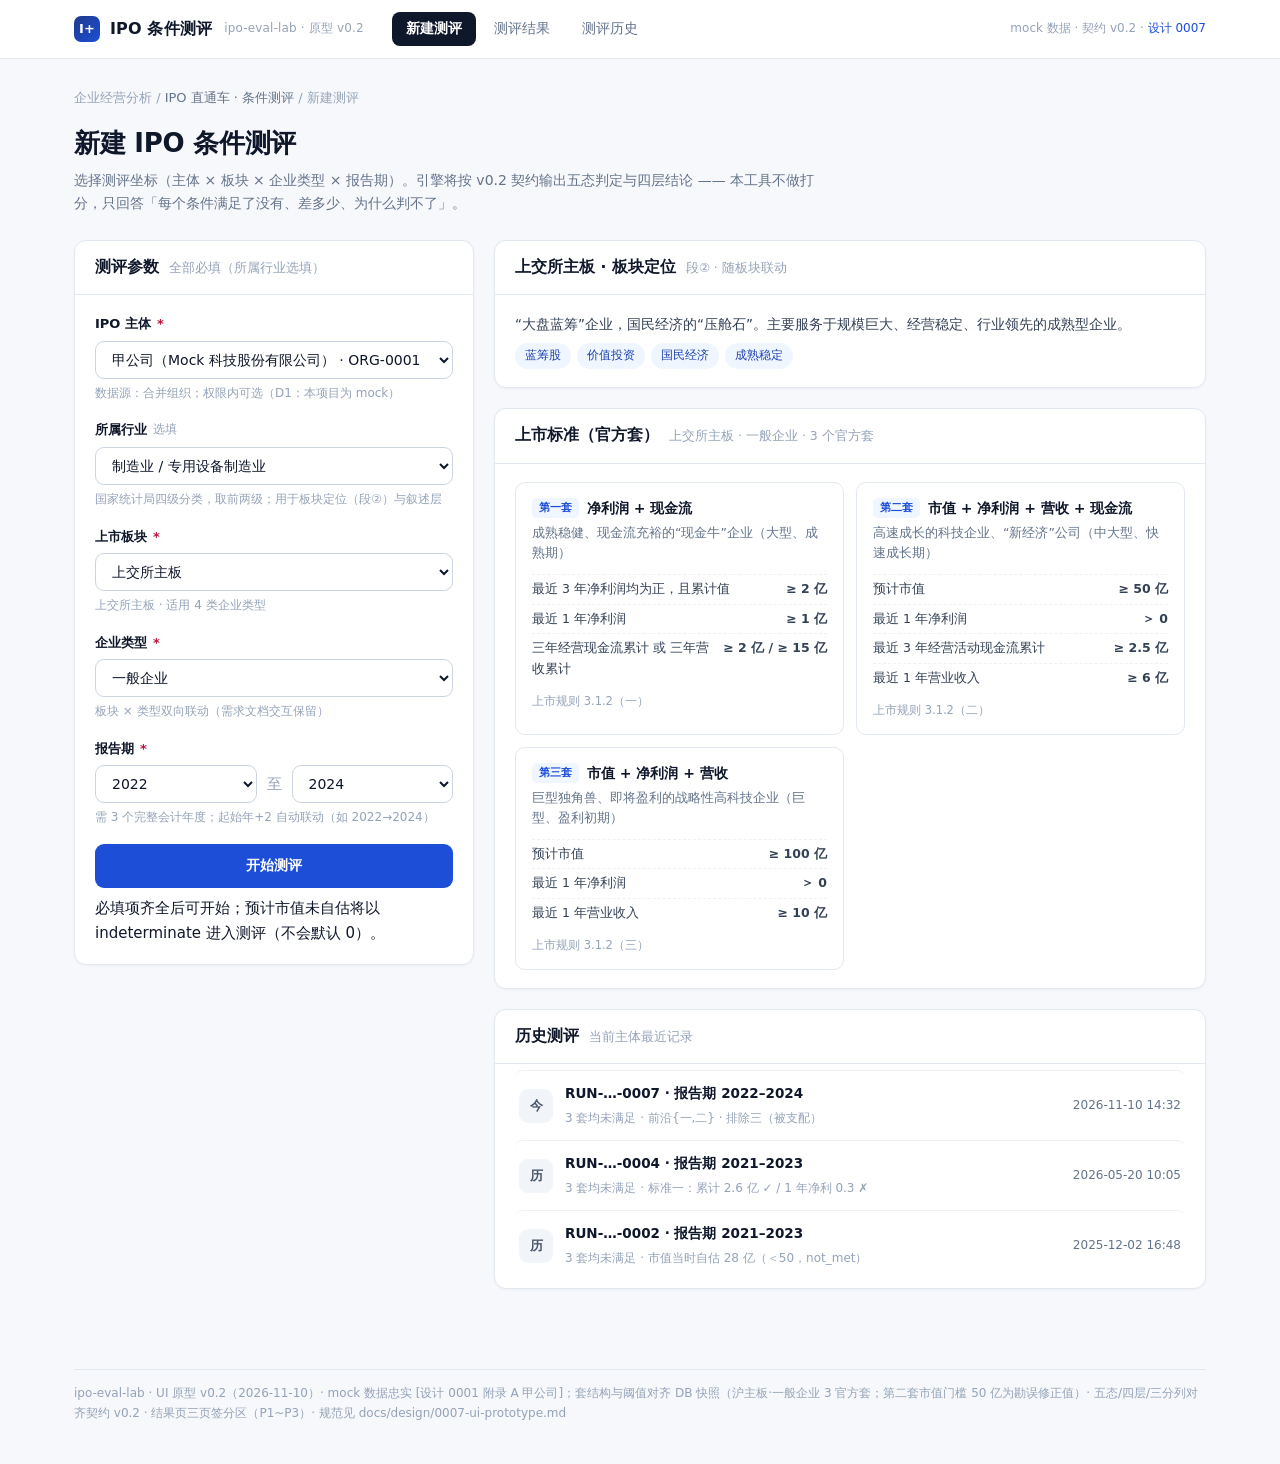
==== ui/prototype.html @ 895f9b1c "UI 原型 v0.2 修正：首屏收紧——结论带 254→216px、坐标头 115→101px、套卡 padding 16→14、深底高亮 #93c5fd→#bfdbfe；套卡底 918→836px " ====
<!DOCTYPE html>
<html lang="zh-CN">
<head>
<meta charset="UTF-8">
<meta name="viewport" content="width=device-width, initial-scale=1.0">
<title>IPO 条件测评 · 交互原型 v0.2 — ipo-eval-lab</title>
<style>
/* ============================================================
   IPO 条件测评 · 高保真原型
   风格：现代金融浅色（设计 0007）；五态色板为契约级视觉规范
   ============================================================ */
:root{
  --ink:#0f172a; --ink2:#334155; --muted:#64748b; --faint:#94a3b8;
  --line:#e2e8f0; --line2:#cbd5e1; --bg:#f6f8fb; --card:#ffffff;
  --brand:#1d4ed8; --brand-bg:#eff6ff;
  /* 五态（ADR-0003）：视觉是对齐契约的，不可随意换色 */
  --met:#047857; --met-bg:#ecfdf5; --met-line:#a7f3d0;
  --notmet:#be123c; --notmet-bg:#fff1f2; --notmet-line:#fecdd3;
  --indet:#475569; --indet-bg:#f1f5f9; --indet-line:#cbd5e1;
  --review:#b45309; --review-bg:#fffbeb; --review-line:#fde68a;
  --na:#94a3b8; --na-bg:#f8fafc;
  --radius:12px;
  font-size:15px;
}
*{box-sizing:border-box;margin:0;padding:0}
html{scroll-behavior:smooth}
body{
  font-family:system-ui,-apple-system,"Segoe UI","PingFang SC","Hiragino Sans GB","Microsoft YaHei",sans-serif;
  background:var(--bg); color:var(--ink); line-height:1.65;
  font-variant-numeric:tabular-nums;
}
a{color:var(--brand);text-decoration:none}
a:hover{text-decoration:underline}
.num{font-variant-numeric:tabular-nums;letter-spacing:-.01em}

/* ── 顶栏 ── */
.topbar{
  position:sticky;top:0;z-index:50;background:rgba(255,255,255,.92);
  backdrop-filter:blur(8px);border-bottom:1px solid var(--line);
}
.topbar-in{max-width:1180px;margin:0 auto;padding:0 24px;height:58px;display:flex;align-items:center;gap:28px}
.logo{display:flex;align-items:center;gap:10px;font-weight:700;font-size:16px;letter-spacing:.01em}
.logo .mark{width:26px;height:26px;border-radius:7px;background:linear-gradient(135deg,#1e3a8a,#1d4ed8);color:#fff;display:flex;align-items:center;justify-content:center;font-size:13px;font-weight:800}
.logo small{color:var(--faint);font-weight:500;font-size:12px;margin-left:2px}
.nav{display:flex;gap:4px;flex:1}
.nav button{
  border:0;background:none;padding:8px 14px;border-radius:8px;cursor:pointer;
  font-size:14px;color:var(--muted);font-family:inherit;transition:.15s;
}
.nav button:hover{background:#f1f5f9;color:var(--ink)}
.nav button.on{background:var(--ink);color:#fff;font-weight:600}
.nav .hint{margin-left:auto;font-size:12px;color:var(--faint);align-self:center}

/* ── 布局 ── */
main{max-width:1180px;margin:0 auto;padding:28px 24px 80px}
.page{display:none}
.page.on{display:block;animation:fadein .25s ease}
/* ── 结果页子页签（设计 0007 v0.2：P1 三页签分区） ── */
.subtabs{display:flex;gap:2px;border-bottom:1px solid var(--line);margin-bottom:18px}
.subtabs button{border:0;background:none;padding:10px 16px;font-size:14px;color:var(--muted);cursor:pointer;font-family:inherit;border-bottom:2px solid transparent;margin-bottom:-1px;transition:.15s}
.subtabs button:hover{color:var(--ink)}
.subtabs button.on{color:var(--brand);font-weight:650;border-bottom-color:var(--brand)}
.rtab{display:none}
.rtab.on{display:block;animation:fadein .25s ease}
.setcard .summary{margin-top:9px;font-size:12.5px;color:var(--ink2);background:#f8fafc;border:1px solid var(--line);border-radius:8px;padding:7px 10px;line-height:1.5}
@keyframes fadein{from{opacity:0;transform:translateY(4px)}to{opacity:1;transform:none}}

.crumb{font-size:13px;color:var(--faint);margin-bottom:14px}
.crumb b{color:var(--muted);font-weight:500}

h1.pt{font-size:26px;font-weight:750;letter-spacing:-.01em;margin-bottom:4px}
p.psub{color:var(--muted);font-size:14px;margin-bottom:24px;max-width:760px}

.card{background:var(--card);border:1px solid var(--line);border-radius:var(--radius);box-shadow:0 1px 3px rgba(15,23,42,.04)}
.card .hd{padding:14px 20px;border-bottom:1px solid var(--line);display:flex;align-items:baseline;gap:10px;flex-wrap:wrap}
.card .hd h3{font-size:15.5px;font-weight:700}
.card .hd .sub{font-size:12.5px;color:var(--faint)}
.card .bd{padding:18px 20px}
.layer-tag{
  display:inline-flex;align-items:center;justify-content:center;
  min-width:34px;height:22px;padding:0 7px;border-radius:6px;
  background:var(--ink);color:#fff;font-size:12px;font-weight:700;letter-spacing:.05em;
  transform:translateY(-1px);
}

/* ── 五态徽章 ── */
.st{display:inline-flex;align-items:center;gap:5px;padding:2px 9px;border-radius:999px;font-size:12px;font-weight:600;white-space:nowrap;border:1px solid transparent}
.st i{width:6px;height:6px;border-radius:50%;flex:none;font-style:normal}
.st-met{background:var(--met-bg);color:var(--met);border-color:var(--met-line)}.st-met i{background:var(--met)}
.st-not{background:var(--notmet-bg);color:var(--notmet);border-color:var(--notmet-line)}.st-not i{background:var(--notmet)}
.st-ind{background:var(--indet-bg);color:var(--indet);border-color:var(--indet-line)}.st-ind i{background:var(--indet)}
.st-rev{background:var(--review-bg);color:var(--review);border-color:var(--review-line)}.st-rev i{background:var(--review)}
.st-na{background:var(--na-bg);color:var(--faint);border-style:dashed;border-color:var(--line2)}.st-na i{background:var(--faint)}
/* 行内小圆点（表格用） */
.dot{width:8px;height:8px;border-radius:50%;display:inline-block;flex:none}
.d-met{background:var(--met)} .d-not{background:var(--notmet)} .d-ind{background:var(--indet)} .d-rev{background:var(--review)} .d-na{background:var(--faint);outline:1px dashed var(--faint);outline-offset:1px}

/* ── 徽标（口径 / 校准 / forecast） ── */
.pill{display:inline-block;padding:1px 7px;border-radius:5px;font-size:11px;font-weight:600;background:#f1f5f9;color:var(--muted);vertical-align:1px}
.pill-b{background:var(--brand-bg);color:var(--brand)}
.pill-w{background:var(--review-bg);color:var(--review)}
.pill-g{background:var(--met-bg);color:var(--met)}

/* ── 表格 ── */
table.t{width:100%;border-collapse:collapse;font-size:13.5px}
table.t th{
  text-align:left;font-size:12px;color:var(--muted);font-weight:600;
  padding:8px 12px;border-bottom:1px solid var(--line);background:#fafbfc;white-space:nowrap;
}
table.t td{padding:11px 12px;border-bottom:1px solid #eef2f6;vertical-align:top}
table.t tr:last-child td{border-bottom:0}
table.t tr:hover td{background:#fafcfe}
td.r,th.r{text-align:right}
.leaf-name{font-weight:600}
.leaf-name small{display:block;font-weight:400;color:var(--faint);font-size:12px;margin-top:1px}
.val{font-weight:650}
.val-link{color:var(--brand);cursor:pointer;border-bottom:1px dashed #bfdbfe}
.val-link:hover{border-bottom-style:solid}
.gapbar{height:5px;border-radius:3px;background:#eef2f6;position:relative;overflow:hidden;min-width:90px;margin-top:5px}
.gapbar>span{position:absolute;left:0;top:0;bottom:0;border-radius:3px}

/* ── 套终态卡 ── */
.setcards{display:grid;grid-template-columns:repeat(3,1fr);gap:14px}
.setcard{padding:14px 16px;position:relative}
.setcard.front{border-color:#93c5fd;box-shadow:0 0 0 1px #93c5fd,0 4px 14px rgba(29,78,216,.08)}
.setcard .rk{position:absolute;top:14px;right:16px;font-size:11px;color:var(--faint);font-weight:600;letter-spacing:.08em}
.setcard h4{font-size:15px;font-weight:700;margin:2px 0 2px}
.setcard .desc{font-size:12.5px;color:var(--muted);min-height:34px;margin-bottom:8px}
.counts{display:flex;gap:6px;flex-wrap:wrap}
.count{display:inline-flex;align-items:center;gap:5px;font-size:12px;padding:2px 8px;border-radius:6px;background:#f8fafc;border:1px solid var(--line);color:var(--muted)}
.count b{font-weight:700;color:var(--ink)}
.setcard .axes{margin-top:12px;padding-top:10px;border-top:1px dashed var(--line);font-size:12px;color:var(--muted);display:grid;grid-template-columns:1fr 1fr;gap:3px 12px}
.setcard .axes b{color:var(--ink2);font-weight:600}

/* ── 结论带 ── */
.verdict{
  background:linear-gradient(180deg,#0f172a,#1e293b);color:#fff;border-radius:16px;
  padding:18px 26px;margin-bottom:18px;position:relative;overflow:hidden;
}
.verdict::after{content:"";position:absolute;right:-60px;top:-60px;width:240px;height:240px;border-radius:50%;background:radial-gradient(closest-side,rgba(96,165,250,.18),transparent)}
.verdict .vtag{display:inline-flex;align-items:center;gap:6px;font-size:12px;font-weight:600;color:#fda4af;background:rgba(244,63,94,.12);border:1px solid rgba(244,63,94,.35);padding:2px 10px;border-radius:999px;margin-bottom:9px}
.verdict h2{font-size:19.5px;font-weight:750;letter-spacing:-.01em;line-height:1.45;max-width:900px}
.verdict h2 em{font-style:normal;color:#bfdbfe}
.verdict p{margin-top:7px;font-size:13px;color:#cbd5e1;max-width:880px}
.verdict .qual{display:inline-block;margin-top:9px;font-size:11.5px;color:#94a3b8;border-top:1px solid rgba(148,163,184,.25);padding-top:8px;width:100%}

/* ── 页 A：向导 ── */
.wizard{display:grid;grid-template-columns:400px 1fr;gap:20px;align-items:start}
.field{margin-bottom:16px}
.field label{display:flex;align-items:center;gap:6px;font-size:13px;font-weight:600;margin-bottom:6px}
.field label .req{color:var(--notmet)}
.field label .opt{color:var(--faint);font-weight:400;font-size:12px}
.field select,.field input[type=text]{
  width:100%;padding:9px 12px;border:1px solid var(--line2);border-radius:9px;font-size:14px;
  font-family:inherit;background:#fff;color:var(--ink);transition:.15s;
}
.field select:focus,.field input:focus{outline:none;border-color:var(--brand);box-shadow:0 0 0 3px rgba(29,78,216,.12)}
.field select option[disabled]{color:var(--faint)}
.field .note{font-size:12px;color:var(--faint);margin-top:5px}
.period{display:flex;align-items:center;gap:10px}
.period select{flex:1}
.period .arr{color:var(--faint)}
.btn{
  display:inline-flex;align-items:center;justify-content:center;gap:8px;
  border:1px solid transparent;border-radius:9px;padding:10px 18px;font-size:14px;font-weight:600;
  cursor:pointer;font-family:inherit;transition:.15s;white-space:nowrap;
}
.btn-pri{background:var(--brand);color:#fff}
.btn-pri:hover{background:#1e40af}
.btn-pri:disabled{background:#bfdbfe;cursor:not-allowed}
.btn-ghost{background:#fff;border-color:var(--line2);color:var(--ink2)}
.btn-ghost:hover{border-color:var(--faint)}
.btn-danger{background:#fff;border-color:var(--notmet-line);color:var(--notmet)}
.btn-block{width:100%;padding:12px}

.board-pos .kw{display:flex;flex-wrap:wrap;gap:6px;margin-top:8px}
.board-pos .kw span{font-size:12px;background:var(--brand-bg);color:#1e40af;padding:3px 10px;border-radius:999px;font-weight:500}
.stdcard{border:1px solid var(--line);border-radius:10px;padding:14px 16px;background:#fff}
.stdcard h5{font-size:14px;font-weight:700;display:flex;align-items:center;gap:8px;margin-bottom:3px}
.stdcard .suit{font-size:12.5px;color:var(--muted);margin-bottom:10px}
.stdcard ul{list-style:none}
.stdcard li{font-size:12.5px;color:var(--ink2);padding:4px 0;border-top:1px dashed #eef2f6;display:flex;justify-content:space-between;gap:12px}
.stdcard li b{font-weight:650;white-space:nowrap}
.histcard{display:flex;align-items:center;gap:12px;padding:11px 4px;border-top:1px solid #eef2f6;cursor:pointer;border-radius:8px}
.histcard:hover{background:#f8fafc}
.histcard .hicon{width:34px;height:34px;border-radius:9px;background:var(--indet-bg);color:var(--indet);display:flex;align-items:center;justify-content:center;font-weight:700;font-size:13px;flex:none}
.histcard .hmain{flex:1;min-width:0}
.histcard .hmain b{font-size:13.5px;display:block;white-space:nowrap;overflow:hidden;text-overflow:ellipsis}
.histcard .hmain span{font-size:12px;color:var(--faint)}
.histcard .hscore{text-align:right;font-size:12px;color:var(--muted);flex:none}

/* ── 情景卡 ── */
.scen{display:grid;grid-template-columns:1fr 1fr;gap:14px}
.scen .sc{border:1px solid var(--line);border-radius:10px;padding:14px 16px}
.scen .sc h5{font-size:13.5px;font-weight:700;display:flex;align-items:center;gap:8px;margin-bottom:8px}
.scen .sc p{font-size:13px;color:var(--ink2)}
.scen .sc .bignum{font-size:24px;font-weight:750;letter-spacing:-.02em}
.scen .sc.warn{border-color:var(--notmet-line);background:linear-gradient(180deg,#fff8f9,#fff)}
.scen .sc.ok{border-color:var(--met-line);background:linear-gradient(180deg,#f7fefb,#fff)}

/* ── 归因矩阵 ── */
.atmx{display:grid;grid-template-columns:150px 1fr 1fr;gap:8px;font-size:13px}
.atmx .cell{border:1px solid var(--line);border-radius:10px;padding:12px 14px;background:#fff}
.atmx .cell h6{font-size:12px;color:var(--muted);font-weight:600;margin-bottom:8px}
.atmx .cell.head{background:#fafbfc;border-style:dashed;display:flex;align-items:center;justify-content:center;font-weight:600;color:var(--muted);text-align:center;font-size:12.5px}
.atmx .item{display:flex;gap:8px;align-items:flex-start;padding:6px 0;border-top:1px dashed #eef2f6;font-size:12.5px}
.atmx .item:first-of-type{border-top:0}
.atmx .item b{font-weight:650}
.atmx .item span{color:var(--muted)}

/* ── 叙述/边界 ── */
.nar-grid{display:grid;grid-template-columns:1.2fr 1fr;gap:14px}
.nar{border:1px dashed var(--line2);border-radius:10px;padding:16px 18px;background:#fbfcfe;font-size:13.5px;color:var(--muted)}
.nar b{color:var(--ink2)}
.banlist{list-style:none;margin-top:8px}
.banlist li{display:flex;gap:8px;padding:5px 0;font-size:13px;color:var(--ink2);border-top:1px dashed #eef2f6;align-items:baseline}
.banlist li:first-child{border-top:0}
.banlist .x{color:var(--notmet);font-weight:800;flex:none}
.banlist .ok{color:var(--met);font-weight:800;flex:none}
.disl{list-style:none}
.disl li{display:flex;gap:8px;padding:6px 0;font-size:12.5px;color:var(--muted);border-top:1px dashed #eef2f6;align-items:baseline}
.disl li:first-child{border-top:0}
.disl b{color:var(--ink2);font-weight:600}

/* ── 指标列表 ── */
.matrix-wrap{overflow-x:auto}
.stdchips{display:flex;gap:8px;flex-wrap:wrap;margin-bottom:14px}
.chip{
  display:inline-flex;align-items:center;gap:7px;padding:6px 13px;border-radius:9px;border:1px solid var(--line2);
  background:#fff;font-size:13px;font-weight:600;cursor:pointer;transition:.15s;font-family:inherit;color:var(--ink2);
}
.chip:hover{border-color:var(--faint)}
.chip.on{background:var(--ink);color:#fff;border-color:var(--ink)}
.chip .sc-dot{width:7px;height:7px;border-radius:50%}
.filters{display:flex;gap:6px;align-items:center;margin-left:auto}
.fbtn{border:1px solid var(--line2);background:#fff;border-radius:7px;padding:4px 11px;font-size:12.5px;cursor:pointer;color:var(--muted);font-family:inherit;font-weight:500}
.fbtn:hover{color:var(--ink)}
.fbtn.on{background:#eef2f6;color:var(--ink);border-color:var(--line2);font-weight:650}

/* ── 历史 ── */
.hist-run{display:grid;grid-template-columns:200px 1fr 240px;gap:16px;align-items:center}
.rollchart{display:flex;gap:22px;height:190px;padding:34px 6px 0}
.rollchart .rc{display:flex;flex-direction:column;align-items:stretch;gap:6px;flex:1;max-width:170px}
.rollchart .barzone{flex:1;min-height:0;display:flex;align-items:flex-end}
.rollchart .bar{width:100%;border-radius:6px 6px 0 0;position:relative;min-height:4px}
.rollchart .bar span{position:absolute;top:-22px;left:50%;transform:translateX(-50%);font-size:13px;font-weight:700;white-space:nowrap}
.rollchart .cap{font-size:11.5px;color:var(--muted);text-align:center;line-height:1.4}
.rollchart .thr{font-size:11px;color:var(--faint);border-top:1px dashed var(--line2);width:100%;text-align:center;padding-top:3px}

/* ── 弹窗 ── */
.mask{position:fixed;inset:0;background:rgba(15,23,42,.45);z-index:100;display:none;align-items:flex-start;justify-content:center;overflow:auto;padding:6vh 16px 40px}
.mask.on{display:flex}
.modal{background:#fff;border-radius:16px;max-width:640px;width:100%;box-shadow:0 24px 60px rgba(15,23,42,.25);animation:pop .2s ease}
@keyframes pop{from{opacity:0;transform:translateY(10px) scale(.98)}to{opacity:1;transform:none}}
.modal .mhd{padding:18px 24px;border-bottom:1px solid var(--line);display:flex;align-items:center;justify-content:space-between}
.modal .mhd h3{font-size:16.5px;font-weight:700}
.modal .mclose{border:0;background:#f1f5f9;width:30px;height:30px;border-radius:8px;cursor:pointer;color:var(--muted);font-size:15px}
.modal .mclose:hover{background:#e2e8f0}
.modal .mbd{padding:20px 24px}
.modal .mft{padding:14px 24px;border-top:1px solid var(--line);display:flex;justify-content:space-between;align-items:center;gap:10px}
.modal .mft .meta{font-size:12px;color:var(--faint)}

/* ── loading ── */
.loading{display:none;text-align:center;padding:60px 0}
.loading.on{display:block}
.spinner{width:38px;height:38px;border:3px solid #dbeafe;border-top-color:var(--brand);border-radius:50%;margin:0 auto 16px;animation:spin .8s linear infinite}
@keyframes spin{to{transform:rotate(360deg)}}
.loading p{color:var(--muted);font-size:14px}
.loading .steps{margin-top:14px;font-size:12.5px;color:var(--faint)}

/* tooltip */
[data-tip]{position:relative;cursor:help}
[data-tip]:hover::after{
  content:attr(data-tip);position:absolute;bottom:calc(100% + 7px);left:14px;z-index:60;
  background:var(--ink);color:#fff;font-size:12px;font-weight:400;line-height:1.5;
  padding:8px 12px;border-radius:8px;width:300px;white-space:normal;box-shadow:0 8px 24px rgba(15,23,42,.3);
}

footer.proto-foot{max-width:1180px;margin:0 auto;padding:0 24px 40px;color:var(--faint);font-size:12px}
footer.proto-foot hr{border:0;border-top:1px solid var(--line);margin-bottom:14px}

@media (max-width:960px){
  .wizard{grid-template-columns:1fr}
  .setcards{grid-template-columns:1fr}
  .scen,.nar-grid{grid-template-columns:1fr}
  .hist-run{grid-template-columns:1fr}
}
</style>
</head>
<body>

<div class="topbar"><div class="topbar-in">
  <div class="logo"><span class="mark">I+</span>IPO 条件测评<small>ipo-eval-lab · 原型 v0.2</small></div>
  <nav class="nav">
    <button data-go="new" class="on">新建测评</button>
    <button data-go="result">测评结果</button>
    <button data-go="history">测评历史</button>
    <span class="hint">mock 数据 · 契约 v0.2 · <span style="color:var(--brand)">设计 0007</span></span>
  </nav>
</div></div>

<main>

<!-- ══════════════════ 页 A · 新建测评 ══════════════════ -->
<section class="page on" id="page-new">
  <div class="crumb">企业经营分析 / <b>IPO 直通车 · 条件测评</b> / 新建测评</div>
  <h1 class="pt">新建 IPO 条件测评</h1>
  <p class="psub">选择测评坐标（主体 × 板块 × 企业类型 × 报告期）。引擎将按 v0.2 契约输出五态判定与四层结论 —— 本工具不做打分，只回答「每个条件满足了没有、差多少、为什么判不了」。</p>

  <div class="wizard">
    <!-- 左：参数 -->
    <div class="card"><div class="hd"><h3>测评参数</h3><span class="sub">全部必填（所属行业选填）</span></div>
      <div class="bd">
        <div class="field">
          <label>IPO 主体 <span class="req">*</span></label>
          <select id="f-entity">
            <option>甲公司（Mock 科技股份有限公司） · ORG-0001</option>
            <option>乙公司（Mock 制造有限公司） · ORG-0002</option>
          </select>
          <div class="note">数据源：合并组织；权限内可选（D1：本项目为 mock）</div>
        </div>
        <div class="field">
          <label>所属行业 <span class="opt">选填</span></label>
          <select><option>制造业 / 专用设备制造业</option><option>信息传输、软件和信息技术服务业 / 软件和信息技术服务业</option></select>
          <div class="note">国家统计局四级分类，取前两级；用于板块定位（段②）与叙述层</div>
        </div>
        <div class="field">
          <label>上市板块 <span class="req">*</span></label>
          <select id="f-board"></select>
          <div class="note" id="f-board-note"></div>
        </div>
        <div class="field">
          <label>企业类型 <span class="req">*</span></label>
          <select id="f-ctype"></select>
          <div class="note" id="f-ctype-note"></div>
        </div>
        <div class="field">
          <label>报告期 <span class="req">*</span></label>
          <div class="period">
            <select id="f-y1"></select><span class="arr">至</span><select id="f-y2"></select>
          </div>
          <div class="note">需 3 个完整会计年度；起始年+2 自动联动（如 2022→2024）</div>
        </div>
        <button class="btn btn-pri btn-block" id="btn-start">开始测评</button>
        <div class="note" style="margin-top:8px" id="start-note">必填项齐全后可开始；预计市值未自估将以 indeterminate 进入测评（不会默认 0）。</div>
      </div>
    </div>

    <!-- 右：板块定位 + 套卡片 + 历史 -->
    <div style="display:flex;flex-direction:column;gap:20px">
      <div class="card board-pos"><div class="hd"><h3 id="bp-title">板块定位</h3><span class="sub">段② · 随板块联动</span></div>
        <div class="bd">
          <p style="font-size:13.5px;color:var(--ink2)" id="bp-desc"></p>
          <div class="kw" id="bp-kw"></div>
        </div>
      </div>

      <div class="card"><div class="hd"><h3>上市标准（官方套）</h3><span class="sub" id="std-sub">适用套随「板块 × 企业类型」联动</span></div>
        <div class="bd" id="stdcards" style="display:grid;grid-template-columns:1fr 1fr;gap:12px"></div>
      </div>

      <div class="card"><div class="hd"><h3>历史测评</h3><span class="sub">当前主体最近记录</span></div>
        <div class="bd" id="histlist" style="padding-top:6px;padding-bottom:8px"></div>
      </div>
    </div>
  </div>
</section>

<!-- ══════════════════ 页 B · 测评结果 ══════════════════ -->
<section class="page" id="page-result">
  <div class="crumb">IPO 直通车 · 条件测评 / <b>测评结果</b><span style="float:right">报告编号 RUN-20261110-0007</span></div>

  <!-- run 坐标头 -->
  <div class="card" style="margin-bottom:16px"><div class="bd" style="padding:12px 20px;display:flex;gap:26px;flex-wrap:wrap;align-items:center">
    <div>
      <h1 class="pt" style="font-size:19px;margin-bottom:2px">甲公司 <span style="color:var(--faint);font-weight:500">· Mock 科技股份有限公司</span></h1>
      <div style="font-size:12.5px;color:var(--muted);margin-top:2px">
        上交所主板 · 一般企业 · 制造业/专用设备制造 · 报告期 <b class="num">2022–2024</b>（三年，无中期）<br>
        as_of <b class="num">2026-11-10</b> · 规则 <span class="pill pill-b">sse_main_2026 @2024-04-30</span> <span class="pill pill-w" data-tip="条文原文与条款号由校准管线 #5 回填核对中（ADR-0005）。阈值以快照为准，主板块第二套市值门槛已按勘误修正为 50 亿。">条文校准中 #5</span>
      </div>
    </div>
    <div style="margin-left:auto;display:flex;gap:10px">
      <button class="btn btn-ghost" id="btn-json" data-tip="narrative_handoff JSON：units[] + citation_index + disclaimers + forbidden_claims。第四层叙述由外部 agent 读取此 JSON 生成，LLM 只叙述、不碰计算（D3）。">导出叙述 handoff</button>
      <button class="btn btn-pri" onclick="openSupplement()">调整重测</button>
    </div>
  </div></div>

  <!-- 结果页子页签（P1 三页签分区：报告 / 深度分析 / 指标列表） -->
  <div class="subtabs">
    <button data-rt="report" class="on">测评报告</button>
    <button data-rt="deep">深度分析</button>
    <button data-rt="matrix">指标列表</button>
  </div>

  <div class="rtab on" id="rtab-report">
  <!-- 结论带（层②输出的人话版） -->
  <div class="verdict">
    <span class="vtag"><span class="dot" style="background:#f43f5e"></span>指标层面 · 未满足</span>
    <h2>基于所提供数据与 as_of_date 规则版本，甲公司在指标层面<em>未满足</em>上交所主板全部 3 个适用套 —— 缺口最小的路径是<em>标准一</em>：仅「最近 1 年净利润」1 项硬条件未达（差 0.6 亿）。</h2>
    <p>标准二差「三年经营现金流累计」0.7 亿（且预计市值未自估）；标准三差「最近 1 年营业收入」3.5 亿。注意：标准一当前已满足的「三年净利润累计 ≥2 亿」，在晚一年申报时会反转 —— 见滚动风险。</p>
    <span class="qual">判定措辞限定：「满足/未满足」仅指指标层面（基于所提供数据与规则版本），不构成对发行条件或上市资格的认定 —— 资格由交易所与证监会认定。</span>
  </div>

  <!-- 套终态（P2 瘦身版：四轴明细移「深度分析」页签） -->
  <div class="card" style="margin-bottom:18px"><div class="hd" style="padding:11px 18px">
      <h3>适用套 · 终态与缺口</h3>
      <span class="sub">3 个官方套 · 前沿/排除标记来自层②帕累托（四轴明细见「深度分析」）</span>
    </div>
    <div class="bd" style="padding:14px 18px">
      <div class="setcards" id="setcards"></div>
    </div>
  </div>

  <!-- 层① 差距画像 -->
  <div class="card" style="margin-bottom:22px"><div class="hd">
      <span class="layer-tag">层①</span><h3>差距画像 · 逐套明细</h3>
      <span class="sub">叶子级五态 + 差距三分列（数值 diff / 计数 required_delta / 行动 required_action）</span>
      <div class="filters" id="set-tabs" style="margin-left:auto"></div>
    </div>
    <div class="bd" id="leaf-table"></div>

    <!-- 情景推演 -->
    <div class="bd" style="border-top:1px solid var(--line);background:#fbfcfd">
      <div style="font-size:13px;font-weight:700;margin-bottom:12px;display:flex;align-items:center;gap:8px">情景推演
        <span class="pill" data-tip="growth 型假设区间必须来自历史 CAGR，无来源不编数（ADR-0004）；window_roll 型是确定性重算，零增长率假设，不做预测。">假设来源规则</span>
      </div>
      <div class="scen">
        <div class="sc warn">
          <h5><span class="dot d-not"></span>window_roll · 三年净利润累计（标准一，确定性重算）</h5>
          <p>报告期滚动至 <b>2023–2025</b> 后，2022 年的 1.5 亿滑出窗口：</p>
          <p style="margin:8px 0">2025 年净利润需 ≥ <span class="bignum" style="color:var(--notmet)">1.3 亿</span></p>
          <p>而 2024 年实际仅 <b>0.4 亿</b>（所需 = 2.0 − (0.3+0.4)，为最近一年的 <b>3.3 倍</b>，超 2 倍阈值）→ <b style="color:var(--notmet)">滚动风险：高</b>。该条件今年满足、晚一年申报即反转。</p>
        </div>
        <div class="sc ok">
          <h5><span class="dot d-met"></span>window_roll · 三年营业收入累计（标准一营收支路，确定性重算）</h5>
          <p>滚动至 2023–2025：2025 年营收需 ≥ <span class="bignum" style="color:var(--met)">3.5 亿</span></p>
          <p>而 2024 年实际 <b>6.5 亿</b> → <b style="color:var(--met)">滚动风险：低</b>（15 − (5.3+6.5) = 3.5）。</p>
          <p style="margin-top:8px"><span class="pill pill-w">is_forecast</span> 营收 growth 情景（历史 CAGR 24.4%，2022→2024）：仅作区间参考，不作为结论输出。</p>
        </div>
      </div>
    </div>
  </div>

  <!-- 段① 段② -->
  <div style="display:grid;grid-template-columns:1fr 1fr;gap:20px;margin-bottom:22px">
    <div class="card"><div class="hd"><span class="layer-tag" style="background:#475569">段①</span><h3>发行条件（适用全体套）</h3><span class="sub">scope: issuance</span></div>
      <div class="bd" style="padding-top:8px" id="issuance-list"></div>
    </div>
    <div class="card"><div class="hd"><span class="layer-tag" style="background:#475569">段②</span><h3>板块定位</h3><span class="sub">scope: positioning</span></div>
      <div class="bd" style="padding-top:8px" id="positioning-list"></div>
    </div>
  </div>

  </div><!-- /rtab-report -->

  <div class="rtab" id="rtab-deep">
  <!-- 层② 四轴明细（P2：自套卡迁入） -->
  <div class="card" style="margin-bottom:22px"><div class="hd">
      <span class="layer-tag">层②</span><h3>路径 · 帕累托四轴明细</h3>
      <span class="sub">四轴不压缩成单一分数；支配关系逐套可验</span>
    </div>
    <div class="bd">
      <table class="t" id="axes-table"></table>
      <p style="font-size:12.5px;color:var(--faint);margin-top:14px" id="path-note"></p>
    </div>
  </div>

  <!-- 层③ 归因 -->
  <div class="card" style="margin-bottom:22px"><div class="hd">
      <span class="layer-tag">层③</span><h3>归因 · 可核验性 × 实质障碍</h3>
      <span class="sub">正交两轴：判不了 ≠ 不达标；先分清「缺数据」还是「真缺口」</span>
    </div>
    <div class="bd"><div class="atmx" id="atmx"></div></div>
  </div>

  <!-- 层④ 叙述与边界 -->
  <div class="card" style="margin-bottom:22px"><div class="hd">
      <span class="layer-tag">层④</span><h3>叙述与边界</h3>
      <span class="sub">叙述由外部 agent 生成（D3：LLM 只叙述、不碰计算）；此处为 handoff 契约预览</span>
    </div>
    <div class="bd"><div class="nar-grid">
      <div class="nar">
        <b>narrative_handoff 预览</b> —— 第四层叙述报告不在本引擎内生成。引擎输出结构化 JSON（右侧「导出叙述 handoff」），由外部 agent 复述数字（必带 refs）。
        <ul class="banlist">
          <li><span class="ok">✓</span><span>叙述层<b>能说</b>：「在标准一下，条件『最近 1 年净利润』差 0.6 亿（gap_ratio 0.60），属真实缺口」<span style="color:var(--faint)">—— 数字与限定语逐字来自本页</span></span></li>
          <li><span class="x">✗</span><span>叙述层<b>禁说</b>：「预计 2 年后达标」<span style="color:var(--faint)">—— 除非逐字转述 scenario 并带 is_forecast 标注</span></span></li>
        </ul>
      </div>
      <div>
        <b style="font-size:13px">disclaimers（免责）</b>
        <ul class="disl">
          <li><b>①</b>数据来源：mock 财报（2022–2024 年度，标准无保留意见）；规则版本 sse_main_2026。</li>
          <li><b>②</b>段①是抽样核查：发行条件仅覆盖保荐人核查清单子集（募集资金运用等零覆盖），「指标层面满足」≠ 尽调通过。</li>
          <li><b>③</b>甜区声明：43 官方套中 40 套为红筹/表决权差异等特殊画像套；本工具有效区为一般企业套（24）+ 定位叠加。</li>
          <li><b>④</b>预计市值依赖企业自估：一切市值类结论带「企业自估」限定。</li>
          <li><b>⑤</b>judgment 项未核查清单见段①/段② pending_evidence。</li>
        </ul>
      </div>
    </div></div>
  </div>

  </div><!-- /rtab-deep -->

  <div class="rtab" id="rtab-matrix">
  <!-- 指标列表 -->
  <div class="card"><div class="hd">
      <h3>指标列表 · 全项 × 各套矩阵</h3>
      <span class="sub">所有适用叶子去重后 × 选中标准列；同一行可横向对比各套阈值与差距</span>
    </div>
    <div class="bd">
      <div class="stdchips" id="mx-chips"></div>
      <div class="matrix-wrap">
        <table class="t" id="mx-table"></table>
      </div>
    </div>
  </div>
  </div><!-- /rtab-matrix -->
</section>

<!-- ══════════════════ 页 C · 测评历史 ══════════════════ -->
<section class="page" id="page-history">
  <div class="crumb">IPO 直通车 · 条件测评 / <b>测评历史</b></div>
  <h1 class="pt">测评历史</h1>
  <p class="psub">每次测评按「测评时点数据」快照保存。历史对比的意义不在分数（已删），而在<b>结论随报告期滚动如何变化</b> —— 尤其窗口型条件的反转。</p>

  <div class="card" style="margin-bottom:20px"><div class="hd"><h3>结论记录</h3><span class="sub">甲公司 · 上交所主板 · 一般企业</span></div>
    <div class="bd" style="padding-top:6px">
      <table class="t" id="hist-table"></table>
    </div>
  </div>

  <div class="card"><div class="hd"><h3>窗口滚动 · 三年净利润累计 vs 门槛 2.0 亿</h3>
      <span class="sub">同一公司，不同申报时点 → 不同结论（window_roll 的历史视角）</span></div>
    <div class="bd">
      <div class="rollchart" id="rollchart"></div>
      <p style="font-size:12.5px;color:var(--faint);margin-top:12px">结论：窗口（2021–2023）与（2022–2024）均满足「累计 ≥2 亿」，但驱动结构不同 —— 前者靠 2021+2022 两年，后者 62% 来自即将滑出的 2022 年。滚动到（2023–2025）后进入年需 1.3 亿，是 2024 实际的 3.3 倍 → 高风险。<b>这就是为什么本工具不输出「还差 N 年」，只输出确定性的进入年所需值。</b></p>
    </div>
  </div>
</section>

</main>

<footer class="proto-foot"><hr>
  ipo-eval-lab · UI 原型 v0.2（2026-11-10）· mock 数据忠实 [设计 0001 附录 A 甲公司]；套结构与阈值对齐 DB 快照（沪主板·一般企业 3 官方套；第二套市值门槛 50 亿为勘误修正值）· 五态/四层/三分列对齐契约 v0.2 · 结果页三页签分区（P1~P3）· 规范见 docs/design/0007-ui-prototype.md
</footer>

<!-- 弹窗：数据补录（新建测评 & 调整重测共用） -->
<div class="mask" id="mask-sup"><div class="modal">
  <div class="mhd"><h3>测评数据补充</h3><button class="mclose" onclick="closeMask('mask-sup')">✕</button></div>
  <div class="mbd">
    <p style="font-size:13.5px;color:var(--muted);margin-bottom:16px">以下数据无财报来源，需企业确认后进入测评（<span style="color:var(--brand);cursor:pointer" onclick="closeMask('mask-sup');go('new');document.getElementById('f-entity').focus()">前往 IPO 企业信息收集 ↗</span>）。留空项将以 <b>indeterminate</b> 进入结果 —— 不会默认按 0 处理。</p>
    <div id="sup-fields"></div>
  </div>
  <div class="mft">
    <span class="meta">底表最近更新：2026-11-09 16:42 · 王财务</span>
    <span style="display:flex;gap:10px">
      <button class="btn btn-ghost" onclick="cancelSup()">取消</button>
      <button class="btn btn-pri" id="sup-go" onclick="runEval()">开始测评</button>
    </span>
  </div>
</div></div>

<!-- 弹窗：测评项说明（保留需求文档交互） -->
<div class="mask" id="mask-info"><div class="modal">
  <div class="mhd"><h3 id="mi-title">测评项说明</h3><button class="mclose" onclick="closeMask('mask-info')">✕</button></div>
  <div class="mbd" id="mi-body" style="font-size:13.5px;color:var(--ink2)"></div>
</div></div>

<!-- 弹窗：数据溯源（C2 source_ref，替代旧「下钻报表」） -->
<div class="mask" id="mask-src"><div class="modal">
  <div class="mhd"><h3>数据溯源 · source_ref</h3><button class="mclose" onclick="closeMask('mask-src')">✕</button></div>
  <div class="mbd" id="ms-body" style="font-size:13.5px"></div>
</div></div>

<!-- loading -->
<div class="mask" id="mask-load" style="align-items:center"><div class="modal" style="max-width:420px"><div class="mbd">
  <div class="loading on"><div class="spinner"></div>
    <p><b>正在执行测评…</b></p>
    <div class="steps">Init → Calc → Fetch → Result（责任链）<br>64 套适用性过滤 → 3 套展开 ≈ 11 叶判定 + 段① 8 项 + 段② 1 项</div>
  </div>
</div></div></div>

<script>
/* ════════════════════════════════════════════════════
   mock 数据（契约 v0.2 形状；数值忠实设计 0001 附录 A）
   财务底稿：净利 1.5/0.3/0.4 亿 · 营收 4.2/5.3/6.5 亿 · 经营现金流 0.5/0.6/0.7 亿
   ════════════════════════════════════════════════════ */
const ST = {
  met:      {k:'met',           label:'满足',     cls:'st-met',  dot:'d-met'},
  not_met:  {k:'not_met',       label:'未满足',   cls:'st-not',  dot:'d-not'},
  indet:    {k:'indeterminate', label:'不可判',   cls:'st-ind',  dot:'d-ind'},
  review:   {k:'needs_review',  label:'待核查',   cls:'st-rev',  dot:'d-rev'},
  na:       {k:'not_applicable',label:'不适用',   cls:'st-na',   dot:'d-na'},
};
const badge = s => `<span class="st ${ST[s].cls}"><i></i>${ST[s].label}</span>`;

/* 板块与企业类型（联动，需求文档交互保留） */
const BOARDS = {
  'SSE-MB':  {name:'上交所主板', pos:'“大盘蓝筹”企业，国民经济的“压舱石”。主要服务于规模巨大、经营稳定、行业领先的成熟型企业。', kw:['蓝筹股','价值投资','国民经济','成熟稳定'], types:['general','red_unlisted','red_listed','voting']},
  'STAR':    {name:'科创板',     pos:'“硬科技”企业，中国科技创新的主战场。面向世界科技前沿、主要服务于符合国家战略、突破关键核心技术的科技创新企业。', kw:['硬科技','未盈利包容','国家战略','高研发投入'], types:['general','red_unlisted','red_listed','voting']},
  'SZSE-MB': {name:'深交所主板', pos:'“成熟型成长企业”，支持企业做优做强。主要服务于经营相对成熟、具备一定规模与竞争力的成长型企业。', kw:['传统优势','成长融合','基石企业','多元产业'], types:['general','red_unlisted','red_listed','voting']},
  'ChiNext': {name:'创业板',     pos:'“三创四新”的成长型创新创业企业，支持传统产业与新技术、新产业、新业态、新模式深度融合。', kw:['三创四新','高成长性','服务创业','新经济'], types:['general','red_unlisted','red_listed','voting']},
  'BSE':     {name:'北交所',     pos:'“创新型中小企业”，打造“专精特新”小巨人的主阵地，精准服务于创新型中小企业。', kw:['专精特新','创新型中小企业','资本市场基石','培育孵化'], types:['general']},
};
const CTYPES = {
  general:      '一般企业',
  red_unlisted: '红筹企业（境外未上市）',
  red_listed:   '红筹企业（已境外上市）',
  voting:       '表决权差异企业',
};
/* 新建页套卡片（沪主板·一般 = 3 官方套；快照阈值，第二套 50 亿为勘误修正） */
const SETS = [
  {id:'S1', no:'第一套', name:'净利润 + 现金流', suit:'成熟稳健、现金流充裕的“现金牛”企业（大型、成熟期）',
   law:'上市规则 3.1.2（一）', terminal:'not_met', front:true, axes:{nm:1, gap:'0.60', yr:'—', unc:0},
   summary:'唯一硬缺口：<b>最近 1 年净利润 −0.6 亿</b>；三年净利累计 ✓、营收支路 ✓（OR 已救回）',
   axes_note:'净利 driver 历史 CAGR 为负，growth 情景不适用 → 时间轴缺省（不编年数）',
   leaves:[
     {name:'最近 3 年净利润均为正，且累计值', q:'量词 sum + allpos（双叶合取）', req:'≥ 2 亿', law:'3.1.2（一）', state:'met', val:'2.2 亿', note:'1.5 + 0.3 + 0.4（2022–2024，归母，扣非孰低）', basis:['归母','扣非孰低'], src:{stmt:'合并利润表', line:'归属于母公司所有者的净利润', period:'2022/2023/2024 年度', audit:'标准无保留意见 ×3'}},
     {name:'最近 1 年净利润', q:'量词 latest', req:'≥ 1 亿', law:'3.1.2（一）', state:'not_met', val:'0.4 亿', diff:'差 0.6 亿', ratio:0.60, note:'required_delta：+0.6 亿 · gap_ratio 0.60 · 本套唯一硬缺口', basis:['归母','扣非孰低'], src:{stmt:'合并利润表', line:'归属于母公司所有者的净利润', period:'2024 年度', audit:'标准无保留意见'}},
     {name:'三年经营现金流累计 <b style="color:var(--brand)">或</b> 三年营收累计', q:'条文 OR · 两支路（G1）', req:'≥ 2 亿 / ≥ 15 亿', law:'3.1.2（一）', state:'met', val:'现金流 1.8 亿 ✗ · 营收 16.0 亿 ✓', note:'支路 B（营收 16 亿 ≥15 亿）满足 → 条文满足 <span data-tip="条文 logic:any，两支路任一满足即满足；旧 AND 模型会因现金流支路差 0.2 亿而整套错杀（设计 0001 附录 A G1 例）。">ⓘ</span>', basis:[], src:{stmt:'合并现金流量表 / 合并利润表', line:'经营活动产生的现金流量净额 / 营业收入', period:'2022–2024 年度', audit:'标准无保留意见 ×3'}},
   ]},
  {id:'S2', no:'第二套', name:'市值 + 净利润 + 营收 + 现金流', suit:'高速成长的科技企业、“新经济”公司（中大型、快速成长期）',
   law:'上市规则 3.1.2（二）', terminal:'not_met', front:true, axes:{nm:1, gap:'0.28', yr:'—', unc:1},
   summary:'硬缺口：<b>三年经营现金流累计 −0.7 亿</b>；预计市值未自估（不可判）',
   axes_note:'data_uncertainty=1：预计市值未自估（indeterminate 叶）',
   leaves:[
     {name:'预计市值', q:'documentary · worksheet', req:'≥ 50 亿', law:'3.1.2（二）', state:'indet', val:'未自估', note:'pending：估值依据（企业自估限定）<span data-tip="可比公司法 / 最近融资价；一切市值类结论带「企业自估」限定。快照原文「≥350亿」系笔误，正确门槛 50 亿（calibration/0001 §3-1 勘误）。">ⓘ</span>', basis:['自估'], src:null},
     {name:'最近 1 年净利润', q:'量词 latest', req:'＞ 0', law:'3.1.2（二）', state:'met', val:'0.4 亿', basis:['归母','扣非孰低'], src:{stmt:'合并利润表', line:'归属于母公司所有者的净利润', period:'2024 年度', audit:'标准无保留意见'}},
     {name:'最近 3 年经营活动现金流累计', q:'量词 sum', req:'≥ 2.5 亿', law:'3.1.2（二）', state:'not_met', val:'1.8 亿', diff:'差 0.7 亿', ratio:0.28, note:'required_delta：+0.7 亿 · gap_ratio 0.28', basis:[], src:{stmt:'合并现金流量表', line:'经营活动产生的现金流量净额', period:'2022–2024 年度', audit:'标准无保留意见 ×3'}},
     {name:'最近 1 年营业收入', q:'量词 latest', req:'≥ 6 亿', law:'3.1.2（二）', state:'met', val:'6.5 亿', basis:[], src:{stmt:'合并利润表', line:'营业收入', period:'2024 年度', audit:'标准无保留意见'}},
   ]},
  {id:'S3', no:'第三套', name:'市值 + 净利润 + 营收', suit:'巨型独角兽、即将盈利的战略性高科技企业（巨型、盈利初期）',
   law:'上市规则 3.1.2（三）', terminal:'not_met', front:false, excluded:'被第二套帕累托支配：not_met 叶数与 data_uncertainty 相同，max gap_ratio（0.35 ＞ 0.28）与时间轴均不占优', axes:{nm:1, gap:'0.35', yr:'—', unc:1},
   summary:'硬缺口：<b>最近 1 年营业收入 −3.5 亿</b>；且被标准二支配 <span data-tip="被第二套帕累托支配：not_met 叶数与 data_uncertainty 相同，max gap_ratio（0.35 ＞ 0.28）与时间轴均不占优。">ⓘ</span>',
   leaves:[
     {name:'预计市值', q:'documentary · worksheet', req:'≥ 100 亿', law:'3.1.2（三）', state:'indet', val:'未自估', note:'pending：估值依据 · 企业自估限定', basis:['自估'], src:null},
     {name:'最近 1 年净利润', q:'量词 latest', req:'＞ 0', law:'3.1.2（三）', state:'met', val:'0.4 亿', basis:['归母','扣非孰低'], src:{stmt:'合并利润表', line:'归属于母公司所有者的净利润', period:'2024 年度', audit:'标准无保留意见'}},
     {name:'最近 1 年营业收入', q:'量词 latest', req:'≥ 10 亿', law:'3.1.2（三）', state:'not_met', val:'6.5 亿', diff:'差 3.5 亿', ratio:0.35, note:'required_delta：+3.5 亿 · gap_ratio 0.35', basis:[], src:{stmt:'合并利润表', line:'营业收入', period:'2024 年度', audit:'标准无保留意见'}},
   ]},
];
const ISSUANCE = [
  {name:'公司性质为股份有限公司', state:'met', val:'是', src:null},
  {name:'持续经营年限', state:'met', val:'5 年（≥3 年）', src:null},
  {name:'发行后股本总额', state:'met', val:'8,000 万元（≥5,000 万）', src:null},
  {name:'公开发行股份比例', state:'met', val:'25%（股本＜4 亿股档 ≥25%）', src:null},
  {name:'独立性 / 规范运作', state:'review', val:'pending：律师尽调意见', src:null},
  {name:'股权清晰 · 近 3 年无重大违法', state:'review', val:'pending：合规声明 + 工商/诉讼核查', src:null},
  {name:'董监高合规 · 3 年内控鉴证', state:'review', val:'pending：内控鉴证报告结论', src:null},
];
const POSITIONING = [
  {name:'主板定位匹配（大盘蓝筹 · 成熟型企业）', state:'review', val:'初判：支持（制造业/专用设备，非负面清单）；G-D 逐套映射待实现 → 待核查', src:null},
];
const ATTR = {
  verifiable_noObs: [{t:'最近 1 年净利润 0.4 vs ≥1 亿', d:'数据齐（三年审计年报）—— 就是不够，属<b>真实缺口</b>，经营结果问题'}, {t:'三年经营现金流累计 1.8 vs ≥2.5 亿', d:'同上：真实缺口 0.7 亿'}],
  verifiable_obs:  [],
  unverifiable_noObs: [{t:'预计市值 · 未自估', d:'缺估值依据，但可由企业动作补齐（一次评估）—— 判 indeterminate 而非 not_met，避免「没填=0」'}],
  unverifiable_obs: [{t:'独立性 / 股权清晰 / 合规（judgment）', d:'需外部证据（律师意见、鉴证报告）；引擎无权筛掉也无权放行（P3）→ needs_review + pending_evidence'}],
};
const HIST = [
  {t:'2026-11-10 14:32', rp:'2022–2024', res:'3 套均未满足 · 前沿{一,二} · 排除三（被支配）', id:'RUN-…-0007', cur:true},
  {t:'2026-05-20 10:05', rp:'2021–2023', res:'3 套均未满足 · 标准一：累计 2.6 亿 ✓ / 1 年净利 0.3 ✗', id:'RUN-…-0004'},
  {t:'2025-12-02 16:48', rp:'2021–2023', res:'3 套均未满足 · 市值当时自估 28 亿（＜50，not_met）', id:'RUN-…-0002'},
];
const ROLL = [
  {win:'2021–2023', v:2.6, cur:false, cap:'累计 2.6 亿 · 满足<br>（2021=0.8）'},
  {win:'2022–2024', v:2.2, cur:true,  cap:'累计 2.2 亿 · 满足<br>62% 来自将滑出的 2022'},
  {win:'2023–2025', v:null, need:1.3, cur:false, cap:'进入年需 ≥1.3 亿<br>2024 实际 0.4 → 高风险'},
];
/* 指标列表：去重叶子 × 三套矩阵 */
const MX = [
  {dim:'财务指标', name:'最近 3 年净利润均为正且累计', q:'sum + allpos', val:'2.2 亿', cells:{S1:['≥ 2 亿','met',null], S2:['—','na',null], S3:['—','na',null]}},
  {dim:'财务指标', name:'最近 1 年净利润', q:'latest', val:'0.4 亿', cells:{S1:['≥ 1 亿','not_met','差 0.6 亿'], S2:['＞ 0','met',null], S3:['＞ 0','met',null]}},
  {dim:'财务指标', name:'最近 3 年经营现金流累计', q:'sum', val:'1.8 亿', cells:{S1:['≥ 2 亿（OR 支路 A）','not_met','差 0.2 亿·但支路 B 已救'], S2:['≥ 2.5 亿','not_met','差 0.7 亿'], S3:['—','na',null]}},
  {dim:'财务指标', name:'最近 3 年营业收入累计', q:'sum', val:'16.0 亿', cells:{S1:['≥ 15 亿（OR 支路 B）','met',null], S2:['—','na',null], S3:['—','na',null]}},
  {dim:'财务指标', name:'最近 1 年营业收入', q:'latest', val:'6.5 亿', cells:{S1:['—','na',null], S2:['≥ 6 亿','met',null], S3:['≥ 10 亿','not_met','差 3.5 亿']}},
  {dim:'财务指标', name:'预计市值', q:'worksheet · 自估', val:'未自估', cells:{S1:['—','na',null], S2:['≥ 50 亿','indet','pending 估值依据'], S3:['≥ 100 亿','indet','pending 估值依据']}},
  {dim:'主体资质', name:'股份有限公司 · 年限 · 股本 · 发行比例', q:'段① issuance', val:'均满足', cells:{S1:['发行条件','met',null], S2:['发行条件','met',null], S3:['发行条件','met',null]}},
  {dim:'治理运营', name:'独立性 · 股权清晰 · 合规 · 内控', q:'judgment', val:'待外部证据', cells:{S1:['不挡套终态','review','pending_evidence'], S2:['不挡套终态','review','pending_evidence'], S3:['不挡套终态','review','pending_evidence']}},
  {dim:'板块定位', name:'主板定位匹配（行业）', q:'段② positioning', val:'初判支持', cells:{S1:['G-D 映射','review','待人工确认'], S2:['G-D 映射','review','待人工确认'], S3:['G-D 映射','review','待人工确认']}},
];

/* ════════════ 渲染 ════════════ */
const $ = s => document.querySelector(s);
const go = p => {
  document.querySelectorAll('.nav button').forEach(b=>b.classList.toggle('on', b.dataset.go===p));
  document.querySelectorAll('.page').forEach(x=>x.classList.toggle('on', x.id==='page-'+p));
  window.scrollTo({top:0});
};
document.querySelectorAll('.nav button').forEach(b=>b.onclick=()=>go(b.dataset.go));
/* 结果页子页签（P1 三页签分区） */
const rgo = t => {
  document.querySelectorAll('.subtabs button').forEach(b=>b.classList.toggle('on', b.dataset.rt===t));
  document.querySelectorAll('.rtab').forEach(x=>x.classList.toggle('on', x.id==='rtab-'+t));
};
document.querySelectorAll('.subtabs button').forEach(b=>b.onclick=()=>rgo(b.dataset.rt));
const openMask = id => $('#'+id).classList.add('on');
const closeMask = id => $('#'+id).classList.remove('on');
document.querySelectorAll('.mask').forEach(m=>m.onclick=e=>{if(e.target===m)m.classList.remove('on')});

/* ── 页 A：联动 ── */
let selB='SSE-MB', selC='general';
function fillBoards(){
  $('#f-board').innerHTML = Object.entries(BOARDS).map(([k,v])=>`<option value="${k}">${v.name}</option>`).join('');
  syncCType();
}
function syncCType(){
  const ok = BOARDS[selB].types;
  $('#f-ctype').innerHTML = Object.entries(CTYPES).map(([k,v])=>`<option value="${k}" ${k===selC?'selected':''} ${ok.includes(k)?'':'disabled'}>${v}${ok.includes(k)?'':'（该板块不适用）'}</option>`).join('');
  if(!ok.includes(selC)) selC = 'general';
  $('#f-ctype-note').textContent = selB==='BSE' ? '北交所仅支持一般企业（联动：已自动收窄）' : (selC==='voting' ? '表决权差异企业：北交所不可选（联动已禁用）' : '板块 × 类型双向联动（需求文档交互保留）');
  $('#f-board-note').textContent = `${BOARDS[selB].name} · 适用 ${ok.length} 类企业类型`;
  renderBoardPos(); renderStdCards();
}
function renderBoardPos(){
  const b = BOARDS[selB];
  $('#bp-title').textContent = b.name + ' · 板块定位';
  $('#bp-desc').textContent = b.pos;
  $('#bp-kw').innerHTML = b.kw.map(k=>`<span>${k}</span>`).join('');
}
function stdFor(b,c){
  if(b==='SSE-MB'&&c==='general') return SETS;
  return null; /* 其它组合：原型聚焦沪主板一般企业，返回空时展示占位 */
}
function renderStdCards(){
  const list = stdFor(selB,selC);
  $('#std-sub').textContent = `${BOARDS[selB].name} · ${CTYPES[selC]} · ${list?list.length+' 个官方套':'原型聚焦「上交所主板 × 一般企业」，其余组合待引擎接入'}`;
  $('#stdcards').innerHTML = list ? list.map(s=>`
    <div class="stdcard">
      <h5><span class="pill pill-b">${s.no}</span>${s.name}</h5>
      <div class="suit">${s.suit}</div>
      <ul>${s.leaves.map(l=>`<li><span>${l.name.replace(/<[^>]+>/g,'')}</span><b>${l.req}</b></li>`).join('')}</ul>
      <div style="margin-top:8px;font-size:11.5px;color:var(--faint)">${s.law}</div>
    </div>`).join('') :
    `<div style="grid-column:1/-1;padding:30px;text-align:center;color:var(--faint);font-size:13px">该「板块 × 类型」组合的套结构在校准库中存在（43 官方套），本原型仅铺开演示组合。</div>`;
}
$('#f-board').onchange = e => { selB=e.target.value; syncCType(); };
$('#f-ctype').onchange = e => { selC=e.target.value;
  if(selC==='voting'||selC.startsWith('red')){ if(selB==='BSE'){selB='SSE-MB';$('#f-board').value=selB;} }
  if(selC!=='general'&&selB==='BSE'){selC='general';}
  syncCType();
};
(function fillYears(){
  const ys=[...Array(10)].map((_,i)=>2026-i);
  $('#f-y1').innerHTML=ys.map(y=>`<option ${y===2022?'selected':''}>${y}</option>`).join('');
  $('#f-y2').innerHTML=ys.map(y=>`<option ${y===2024?'selected':''}>${y}</option>`).join('');
  $('#f-y1').onchange=e=>{$('#f-y2').value=+e.target.value+2};
  $('#f-y2').onchange=e=>{$('#f-y1').value=+e.target.value-2};
})();
function renderHistCards(){
  $('#histlist').innerHTML = HIST.map(h=>`
    <div class="histcard" onclick="go('history')">
      <div class="hicon">${h.cur?'今':'历'}</div>
      <div class="hmain"><b>${h.id} · 报告期 ${h.rp}</b><span>${h.res}</span></div>
      <div class="hscore">${h.t}</div>
    </div>`).join('');
}

/* ── 补录弹窗 ── */
const SUP = [
  {n:'市值 / 预计市值', type:'amt', v:'', u:'亿', ph:'未自估', d:'上市标准中的市值类条件使用；结果一律带「企业自估」限定。留空 → indeterminate'},
  {n:'公司性质为股份有限公司', type:'bool', v:'是', d:'按主体名称含「股份有限公司」预判，请确认'},
  {n:'经营年限', type:'int', v:'5', u:'年', d:'持续经营时间，整数'},
  {n:'发行后股本总额', type:'amt', v:'8000', u:'万', d:'发行后总股本（万元）'},
  {n:'公开发行股份比例', type:'pct', v:'25', u:'%', d:'0–100，两位小数'},
];
function renderSup(){
  $('#sup-fields').innerHTML = SUP.map((f,i)=>`
    <div class="field">
      <label>${f.n} <span data-tip="${f.d}" style="cursor:help;border-bottom:1px dashed var(--faint);color:var(--faint);font-weight:400">说明</span></label>
      ${f.type==='bool'
        ? `<div style="display:flex;gap:10px"><label style="margin:0;font-weight:400"><input type="radio" name="sup${i}" checked> 是</label><label style="margin:0;font-weight:400"><input type="radio" name="sup${i}"> 否</label></div>`
        : `<div style="display:flex;gap:8px"><input type="text" value="${f.v}" placeholder="${f.ph||''}" style="flex:1;padding:9px 12px;border:1px solid var(--line2);border-radius:9px;font-family:inherit"><span class="pill" style="align-self:center">${f.u}</span></div>`}
      <div class="note">${f.d}</div>
    </div>`).join('');
}
function openSupplement(){ renderSup(); openMask('mask-sup'); }
function cancelSup(){ /* 原型：直接关；真实产品需二次确认 */ closeMask('mask-sup'); }
function runEval(){
  closeMask('mask-sup'); openMask('mask-load');
  setTimeout(()=>{ closeMask('mask-load'); go('result'); }, 1200);
}
$('#btn-start').onclick = openSupplement;

/* ── 页 B：层② 套卡 ── */
function countStates(set){
  const c={met:0,not_met:0,indeterminate:0,needs_review:0};
  set.leaves.forEach(l=>c[l.state]!==undefined&&c[l.state]++);
  return c;
}
function renderSetCards(){
  $('#setcards').innerHTML = SETS.map(s=>{
    const c=countStates(s);
    return `<div class="card setcard ${s.front?'front':''}">
      <div class="rk">${s.front?'◆ 帕累托前沿':'✕ 已排除'}</div>
      <h4>${s.no} · ${s.name}</h4>
      <div class="desc">${s.suit}</div>
      <div>${badge(s.terminal)} <span style="font-size:12px;color:var(--faint);margin-left:6px">${s.law}</span></div>
      <div class="counts" style="margin-top:10px">
        <span class="count"><span class="dot d-met"></span>满足 <b>${c.met}</b></span>
        <span class="count"><span class="dot d-not"></span>未满足 <b>${c.not_met}</b></span>
        <span class="count"><span class="dot d-ind"></span>不可判 <b>${c.indeterminate}</b></span>
      </div>
      <div class="summary">${s.summary}</div>
    </div>`;
  }).join('');
}
/* 层② 四轴明细表（P2：自套卡迁入深度分析页签） */
function renderAxesTable(){
  $('#axes-table').innerHTML = `
  <tr><th>套</th><th class="r">not_met 叶数</th><th class="r">max gap_ratio</th><th class="r">时间上界</th><th class="r">data_uncertainty</th><th>路径输出</th></tr>
  ${SETS.map(s=>`<tr>
    <td><b>${s.no}</b> · ${s.name}<div style="font-size:12px;color:var(--faint)">${s.axes_note||''}</div></td>
    <td class="r num"><b>${s.axes.nm}</b></td>
    <td class="r num"><b>${s.axes.gap}</b></td>
    <td class="r num">${s.axes.yr}</td>
    <td class="r num">${s.axes.unc}</td>
    <td>${s.front?'<b style="color:var(--brand)">前沿</b><div style="font-size:12px;color:var(--muted)">不被任何套支配</div>':'<span style="color:var(--notmet);font-weight:650">排除</span> <span data-tip="'+(s.excluded||'')+'">ⓘ</span>'}</td>
  </tr>`).join('')}`;
  $('#path-note').innerHTML = '前沿 = { 第一套, 第二套 }：一胜在 data_uncertainty=0，二胜在 max gap_ratio 0.28，互不支配；第三套所有轴被第二套覆盖（gap 0.35＞0.28，其余相等）→ excluded。时间上界「—」= growth 情景不适用（净利 CAGR 为负 / 市值未自估，无来源不编年数）。<b>无 recommendation</b> —— 三套均含 not_met 硬叶，契约禁止推荐含硬缺口的套（设计 0001 §5.1）。data_uncertainty 度量数据完整度（报表齐不齐、缺哪年），<b>不表征审核通过概率</b>（G6）。';
}

/* ── 页 B：层① 叶表 ── */
let curSet='S1';
function renderSetTabs(){
  $('#set-tabs').innerHTML = SETS.map(s=>`<button class="fbtn ${s.id===curSet?'on':''}" onclick="curSet='${s.id}';renderSetTabs();renderLeaves()">${s.no}${s.id===curSet?' · '+s.name:''}</button>`).join('');
}
function renderLeaves(){
  const s = SETS.find(x=>x.id===curSet);
  $('#leaf-table').innerHTML = `
  <table class="t">
    <tr><th style="width:30%">测评项（条件型 · 量词/窗口）</th><th>上市要求</th><th>公司数据</th><th class="r">差距</th><th>状态</th><th style="width:36%">口径与依据</th></tr>
    ${s.leaves.map(l=>`
    <tr>
      <td><div class="leaf-name">${l.name} <span style="cursor:help" onclick="showInfo('${l.name.replace(/'/g,'')}')">ⓘ</span></div><small>${l.q} · ${l.law}</small></td>
      <td><b class="num">${l.req}</b></td>
      <td>${l.src?`<span class="val val-link num" onclick='showSrc(${JSON.stringify(l).replace(/'/g,"&#39;")})'>${l.val}</span>`:`<span class="val num">${l.val}</span>`}
          ${l.ratio!==undefined?`<div class="gapbar"><span style="width:${Math.round((1-l.ratio)*100)}%;background:${l.ratio>0.5?'var(--notmet)':l.ratio>0.25?'#f59e0b':'var(--met)'}"></span></div><small style="color:var(--faint)">满足度 ${Math.round((1-l.ratio)*100)}%</small>`:''}
      </td>
      <td class="r">${l.diff?`<b style="color:var(--notmet)">${l.diff}</b>`:(l.state==='met'?'—':(l.state==='indet'?'n/a':'—'))}</td>
      <td>${badge(l.state)}</td>
      <td style="font-size:12.5px;color:var(--muted)">${(l.basis||[]).map(b=>`<span class="pill ${b==='自估'?'pill-w':b==='归母'?'pill-b':''}">${b}</span>`).join(' ')} ${l.note||''}</td>
    </tr>`).join('')}
  </table>`;
}
function showInfo(name){
  const l = SETS.flatMap(s=>s.leaves).find(x=>x.name.replace(/<[^>]+>/g,'')===name) || {};
  $('#mi-title').textContent = '测评项说明 · ' + name;
  $('#mi-body').innerHTML = `
    <p style="margin-bottom:10px"><b>条件型：</b>${l.q||'—'}</p>
    <p style="margin-bottom:10px"><b>判定逻辑：</b>实测值与阈值同量纲比对；百分比存小数、金额存元（契约 §3.3 约定）。五态判定：满足 / 未满足 / 不可判（缺数据 ≠ 0）/ 不适用（画像不符）/ 待核查（judgment 项，永不判 met）。</p>
    <p style="margin-bottom:10px"><b>差距三分列：</b>数值叶 → diff 与 required_delta；计数叶 → required_delta；布尔叶 → required_action。${l.note?('本叶注记：'+l.note.replace(/<[^>]+>/g,'')):''}</p>
    <p style="color:var(--faint);font-size:12.5px">说明文案将来自规则库 YAML 的 leaf 描述字段（#3）；本原型为占位白话。</p>`;
  openMask('mask-info');
}
function showSrc(l){
  if(!l.src){ /* indeterminate 叶：无溯源 */ 
    $('#ms-body').innerHTML = `<p style="color:var(--muted)">该叶无财报来源（documentary · worksheet）。缺少估值依据 → <b>indeterminate</b>，引擎不做任何默认赋值（修复 midas null→0 合流，ADR-0003）。</p><p style="margin-top:10px"><span class="pill pill-w">pending</span> 补齐动作：企业自估 + 估值依据留痕（IPO 企业信息收集）。</p>`;
  } else {
    $('#ms-body').innerHTML = `
    <table class="t">
      <tr><th>字段</th><th>值</th></tr>
      <tr><td>报表</td><td><b>${l.src.stmt}</b></td></tr>
      <tr><td>行项目</td><td>${l.src.line}</td></tr>
      <tr><td>期间</td><td>${l.src.period}</td></tr>
      <tr><td>审计</td><td>${l.src.audit}${l.src.audit_id?`（${l.src.audit_id}）`:''}</td></tr>
    </table>
    <p style="margin-top:12px;color:var(--faint);font-size:12.5px">C2 source_ref：{statement, line_item, period, audit_report_id}。真实产品中此处继续下钻 DWD 工作底稿（需求文档下钻交互保留，方案 2）。</p>`;
  }
  openMask('mask-src');
}

/* ── 段①② ── */
function renderScope(){
  const row = x => `<div style="display:flex;align-items:center;gap:10px;padding:8px 0;border-top:1px dashed #eef2f6">
    <span class="dot ${ST[x.state].dot}"></span><b style="font-size:13.5px;flex:1">${x.name}</b>
    <span style="font-size:12.5px;color:var(--muted)">${x.val}</span>${badge(x.state)}</div>`;
  $('#issuance-list').innerHTML = ISSUANCE.map(row).join('');
  $('#positioning-list').innerHTML = POSITIONING.map(row).join('')
    + `<p style="font-size:12px;color:var(--faint);margin-top:10px">计数守恒：段① 满足 4 · 待核查 3 · 不适用 0（not_applicable 不计分母）。</p>`;
}

/* ── 层③ 归因 ── */
function renderAttr(){
  const item = x => `<div class="item"><span>•</span><span><b>${x.t}</b><br><span>${x.d}</span></span></div>`;
  $('#atmx').innerHTML = `
    <div class="cell head" style="border:0;background:none"></div>
    <div class="cell head">无实质障碍<br><small>（补数据/做动作即可判）</small></div>
    <div class="cell head">有实质障碍<br><small>（经营结果本身不足）</small></div>
    <div class="cell head">可核验<br><small>（财报数据齐全）</small></div>
    <div class="cell"><h6>→ 直接下结论</h6>${ATTR.verifiable_noObs.map(item).join('')||'<span style="color:var(--faint);font-size:12.5px">—</span>'}</div>
    <div class="cell"><h6>→ 真实缺口（not_met）</h6>${ATTR.verifiable_obs.map(item).join('')||'<span style="color:var(--faint);font-size:12.5px">本例净利/现金流缺口归入左侧（障碍在经营结果，核验无障碍）</span>'}</div>
    <div class="cell head">不可核验<br><small>（缺数据/缺证据）</small></div>
    <div class="cell"><h6>→ indeterminate（可补）</h6>${ATTR.unverifiable_noObs.map(item).join('')||'—'}</div>
    <div class="cell"><h6>→ needs_review（需外部证据）</h6>${ATTR.unverifiable_obs.map(item).join('')||'—'}</div>`;
}

/* ── 指标列表（矩阵） ── */
let mxSel = {S1:true,S2:true,S3:true}, mxFilter='all';
function renderMx(){
  $('#mx-chips').innerHTML = SETS.map(s=>`<button class="chip ${mxSel[s.id]?'on':''}" onclick="mxSel['${s.id}']=!mxSel['${s.id}'];renderMx()">
     <span class="sc-dot" style="background:${mxSel[s.id]?'#fff':(s.front?'#3b82f6':'var(--faint)')}"></span>${s.no} · ${s.name} <small style="font-weight:400;opacity:.75">${s.front?'前沿':'排除'}</small></button>`).join('')
    + `<span class="filters">
        <button class="fbtn ${mxFilter==='all'?'on':''}" onclick="mxFilter='all';renderMx()">全部</button>
        <button class="fbtn ${mxFilter==='bad'?'on':''}" onclick="mxFilter='bad';renderMx()">未满足/不可判</button>
        <button class="fbtn ${mxFilter==='rev'?'on':''}" onclick="mxFilter='rev';renderMx()">仅待核查</button>
      </span>`;
  const cols = SETS.filter(s=>mxSel[s.id]);
  const rows = MX.filter(r=>{
    const sts = Object.values(r.cells).map(c=>c[1]);
    if(mxFilter==='bad') return sts.some(s=>s==='not_met'||s==='indet');
    if(mxFilter==='rev') return sts.some(s=>s==='review');
    return true;
  });
  const cell = c => c[1]==='na'
    ? `<td style="color:var(--faint)">—</td>`
    : `<td>${badge(c[1])}<div style="font-size:12.5px;color:var(--ink2);margin-top:3px"><b>${c[0]}</b>${c[2]?`<div style="color:var(--muted)">${c[2]}</div>`:''}</div></td>`;
  $('#mx-table').innerHTML = `
    <tr><th>#</th><th>测评维度</th><th>测评项（去重）</th><th>公司数据</th>${cols.map(s=>`<th>${s.no}</th>`).join('')}</tr>
    ${rows.map((r,i)=>`<tr>
      <td style="color:var(--faint)">${i+1}</td>
      <td><span class="pill">${r.dim}</span></td>
      <td><div class="leaf-name">${r.name}</div><small>${r.q}</small></td>
      <td><b>${r.val}</b></td>
      ${cols.map(s=>cell(r.cells[s.id])).join('')}
    </tr>`).join('')}`;
}

/* ── 页 C：历史 + 滚动图 ── */
function renderHistory(){
  $('#hist-table').innerHTML = `
    <tr><th>测评时间</th><th>报告期</th><th>结论（套终态）</th><th class="r">操作</th></tr>
    ${HIST.map(h=>`<tr ${h.cur?'style="background:#f8faff"':''}>
      <td class="num">${h.t}${h.cur?' <span class="pill pill-b">本次</span>':''}</td>
      <td class="num">${h.rp}</td>
      <td style="font-size:13px">${h.res}</td>
      <td class="r"><a href="javascript:go('result')">查看 ↗</a></td>
    </tr>`).join('')}`;
  const MAX=3.0;
  $('#rollchart').innerHTML = ROLL.map(r=>{
    const h = v => Math.round(v/MAX*100);
    if(r.v!==null && r.v!==undefined){
      const ok = r.v>=2.0;
      return `<div class="rc"><div class="barzone"><div class="bar" style="height:${h(r.v)}%;background:${ok?'linear-gradient(180deg,#34d399,#059669)':'linear-gradient(180deg,#fda4af,#e11d48)'}"><span class="num" style="color:${ok?'var(--met)':'var(--notmet)'}">${r.v} 亿</span></div></div><div class="cap">${r.cap}</div><div class="thr">门槛 2.0 亿</div></div>`;
    }
    return `<div class="rc"><div class="barzone"><div class="bar" style="height:${h(r.need)}%;background:repeating-linear-gradient(45deg,#fecdd3,#fecdd3 6px,#fff1f2 6px,#fff1f2 12px);border:1.5px dashed var(--notmet)"><span class="num" style="color:var(--notmet)">需 ≥${r.need} 亿</span></div></div><div class="cap">${r.cap}</div><div class="thr">进入年所需值（非预测）</div></div>`;
  }).join('');
}

/* ── init ── */
fillBoards(); renderHistCards(); renderSetCards(); renderSetTabs(); renderLeaves();
renderAxesTable(); renderScope(); renderAttr(); renderMx(); renderHistory();
</script>
</body>
</html>
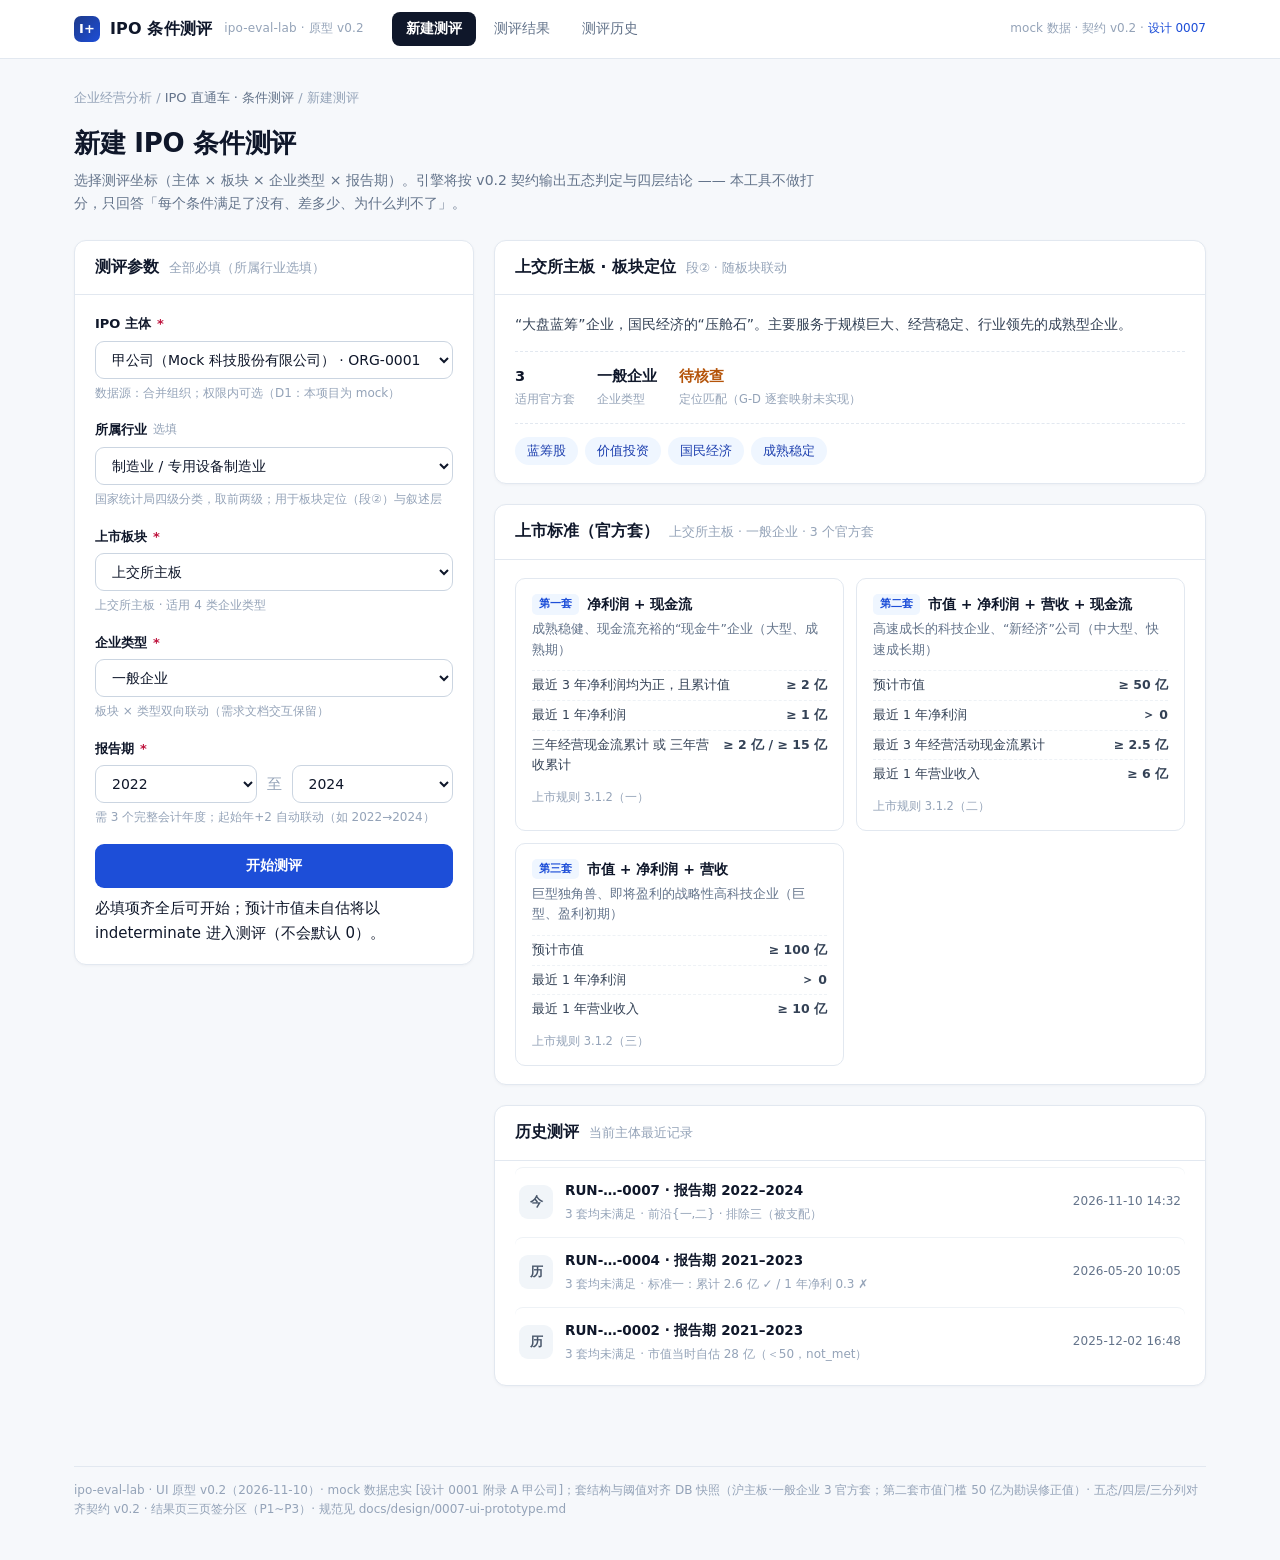
==== commit c93be402: "板块定位区比例修正（A+B+C）：段①② 取消等高对齐（段② 382→197px 消除空白）、段②行改为名称/说明两行、定位卡提密度（正文 14px + 元信息三列 + chip 放大，147→245" ====
--- a/ui/prototype.html
+++ b/ui/prototype.html
@@ -107,17 +107,26 @@
   text-align:left;font-size:12px;color:var(--muted);font-weight:600;
   padding:8px 12px;border-bottom:1px solid var(--line);background:#fafbfc;white-space:nowrap;
 }
-table.t td{padding:11px 12px;border-bottom:1px solid #eef2f6;vertical-align:top}
+table.t td{padding:8px 12px;border-bottom:1px solid #eef2f6;vertical-align:top}
 table.t tr:last-child td{border-bottom:0}
 table.t tr:hover td{background:#fafcfe}
 td.r,th.r{text-align:right}
+table.t td.gapcell{white-space:nowrap}
+.note-tail{display:inline-block;max-width:100%;overflow:hidden;text-overflow:ellipsis;white-space:nowrap;vertical-align:bottom;cursor:help;color:var(--faint);border-bottom:1px dashed var(--line2)}
+.note-tail:hover{color:var(--ink2);border-bottom-color:var(--faint)}
 .leaf-name{font-weight:600}
 .leaf-name small{display:block;font-weight:400;color:var(--faint);font-size:12px;margin-top:1px}
+.leaf-name .or{font-weight:500;color:var(--muted);font-size:12px;padding:0 2px;border:1px solid var(--line2);border-radius:4px;vertical-align:1px}
+.info-dot{cursor:help;color:var(--faint);font-weight:400}
+.info-dot:hover{color:var(--brand)}
 .val{font-weight:650}
 .val-link{color:var(--brand);cursor:pointer;border-bottom:1px dashed #bfdbfe}
 .val-link:hover{border-bottom-style:solid}
 .gapbar{height:5px;border-radius:3px;background:#eef2f6;position:relative;overflow:hidden;min-width:90px;margin-top:5px}
 .gapbar>span{position:absolute;left:0;top:0;bottom:0;border-radius:3px}
+.gapbar-wrap{display:flex;align-items:center;gap:7px;margin-top:5px}
+.gapbar-wrap .gapbar{flex:1;margin-top:0}
+.gap-ratio{color:var(--faint);font-size:11.5px;white-space:nowrap}
 
 /* ── 套终态卡 ── */
 .setcards{display:grid;grid-template-columns:repeat(3,1fr);gap:14px}
@@ -173,8 +182,13 @@
 .btn-danger{background:#fff;border-color:var(--notmet-line);color:var(--notmet)}
 .btn-block{width:100%;padding:12px}
 
-.board-pos .kw{display:flex;flex-wrap:wrap;gap:6px;margin-top:8px}
-.board-pos .kw span{font-size:12px;background:var(--brand-bg);color:#1e40af;padding:3px 10px;border-radius:999px;font-weight:500}
+.board-pos .kw{display:flex;flex-wrap:wrap;gap:7px;margin-top:14px;padding-top:13px;border-top:1px dashed var(--line)}
+.board-pos .kw span{font-size:12.5px;background:var(--brand-bg);color:#1e40af;padding:4px 12px;border-radius:999px;font-weight:500}
+.board-pos .bp-desc{font-size:14px;line-height:1.7;color:var(--ink2);max-width:640px}
+.board-pos .bp-meta{display:flex;gap:22px;margin-top:14px;padding-top:13px;border-top:1px dashed var(--line)}
+.board-pos .bp-meta div{display:flex;flex-direction:column;gap:1px}
+.board-pos .bp-meta b{font-size:14.5px;font-weight:700;color:var(--ink)}
+.board-pos .bp-meta span{font-size:11.5px;color:var(--faint)}
 .stdcard{border:1px solid var(--line);border-radius:10px;padding:14px 16px;background:#fff}
 .stdcard h5{font-size:14px;font-weight:700;display:flex;align-items:center;gap:8px;margin-bottom:3px}
 .stdcard .suit{font-size:12.5px;color:var(--muted);margin-bottom:10px}
@@ -236,6 +250,16 @@
 .fbtn{border:1px solid var(--line2);background:#fff;border-radius:7px;padding:4px 11px;font-size:12.5px;cursor:pointer;color:var(--muted);font-family:inherit;font-weight:500}
 .fbtn:hover{color:var(--ink)}
 .fbtn.on{background:#eef2f6;color:var(--ink);border-color:var(--line2);font-weight:650}
+
+/* ── 段①② ── */
+.scope-grid{display:grid;grid-template-columns:1fr 1fr;gap:20px;margin-bottom:18px;align-items:start}
+.scope-row{display:flex;align-items:flex-start;gap:10px;padding:9px 0;border-top:1px dashed #eef2f6}
+.scope-row:first-child{border-top:0}
+.scope-row .sr-main{flex:1;min-width:0}
+.scope-row .sr-main b{display:block;font-size:13.5px;line-height:1.45;font-weight:600}
+.scope-row .sr-main span{display:block;font-size:12.5px;color:var(--muted);line-height:1.5;margin-top:1px}
+.scope-row .st{flex:none;margin-top:2px}
+.scope-note{font-size:12px;color:var(--faint);margin-top:11px;padding-top:9px;border-top:1px dashed var(--line)}
 
 /* ── 历史 ── */
 .hist-run{display:grid;grid-template-columns:200px 1fr 240px;gap:16px;align-items:center}
@@ -348,9 +372,10 @@
 
     <!-- 右：板块定位 + 套卡片 + 历史 -->
     <div style="display:flex;flex-direction:column;gap:20px">
-      <div class="card board-pos"><div class="hd"><h3 id="bp-title">板块定位</h3><span class="sub">段② · 随板块联动</span></div>
+      <div class="card board-pos"><div class="hd"><h3 id="bp-title">板块定位</h3><span class="sub" id="bp-sub">段② · 随板块联动</span></div>
         <div class="bd">
-          <p style="font-size:13.5px;color:var(--ink2)" id="bp-desc"></p>
+          <p class="bp-desc" id="bp-desc"></p>
+          <div class="bp-meta" id="bp-meta"></div>
           <div class="kw" id="bp-kw"></div>
         </div>
       </div>
@@ -442,12 +467,12 @@
   </div>
 
   <!-- 段① 段② -->
-  <div style="display:grid;grid-template-columns:1fr 1fr;gap:20px;margin-bottom:22px">
+  <div class="scope-grid">
     <div class="card"><div class="hd"><span class="layer-tag" style="background:#475569">段①</span><h3>发行条件（适用全体套）</h3><span class="sub">scope: issuance</span></div>
-      <div class="bd" style="padding-top:8px" id="issuance-list"></div>
+      <div class="bd" style="padding-top:6px" id="issuance-list"></div>
     </div>
     <div class="card"><div class="hd"><span class="layer-tag" style="background:#475569">段②</span><h3>板块定位</h3><span class="sub">scope: positioning</span></div>
-      <div class="bd" style="padding-top:8px" id="positioning-list"></div>
+      <div class="bd" style="padding-top:6px" id="positioning-list"></div>
     </div>
   </div>
 
@@ -617,7 +642,7 @@
    leaves:[
      {name:'最近 3 年净利润均为正，且累计值', q:'量词 sum + allpos（双叶合取）', req:'≥ 2 亿', law:'3.1.2（一）', state:'met', val:'2.2 亿', note:'1.5 + 0.3 + 0.4（2022–2024，归母，扣非孰低）', basis:['归母','扣非孰低'], src:{stmt:'合并利润表', line:'归属于母公司所有者的净利润', period:'2022/2023/2024 年度', audit:'标准无保留意见 ×3'}},
      {name:'最近 1 年净利润', q:'量词 latest', req:'≥ 1 亿', law:'3.1.2（一）', state:'not_met', val:'0.4 亿', diff:'差 0.6 亿', ratio:0.60, note:'required_delta：+0.6 亿 · gap_ratio 0.60 · 本套唯一硬缺口', basis:['归母','扣非孰低'], src:{stmt:'合并利润表', line:'归属于母公司所有者的净利润', period:'2024 年度', audit:'标准无保留意见'}},
-     {name:'三年经营现金流累计 <b style="color:var(--brand)">或</b> 三年营收累计', q:'条文 OR · 两支路（G1）', req:'≥ 2 亿 / ≥ 15 亿', law:'3.1.2（一）', state:'met', val:'现金流 1.8 亿 ✗ · 营收 16.0 亿 ✓', note:'支路 B（营收 16 亿 ≥15 亿）满足 → 条文满足 <span data-tip="条文 logic:any，两支路任一满足即满足；旧 AND 模型会因现金流支路差 0.2 亿而整套错杀（设计 0001 附录 A G1 例）。">ⓘ</span>', basis:[], src:{stmt:'合并现金流量表 / 合并利润表', line:'经营活动产生的现金流量净额 / 营业收入', period:'2022–2024 年度', audit:'标准无保留意见 ×3'}},
+     {name:'三年经营现金流累计 <b class="or">或</b> 三年营收累计', q:'条文 OR · 两支路（G1）', req:'≥ 2 亿 / ≥ 15 亿', law:'3.1.2（一）', state:'met', val:'现金流 1.8 亿 ✗ · 营收 16.0 亿 ✓', note:'支路 B（营收 16 亿 ≥15 亿）满足 → 条文满足 <span data-tip="条文 logic:any，两支路任一满足即满足；旧 AND 模型会因现金流支路差 0.2 亿而整套错杀（设计 0001 附录 A G1 例）。">ⓘ</span>', basis:[], src:{stmt:'合并现金流量表 / 合并利润表', line:'经营活动产生的现金流量净额 / 营业收入', period:'2022–2024 年度', audit:'标准无保留意见 ×3'}},
    ]},
   {id:'S2', no:'第二套', name:'市值 + 净利润 + 营收 + 现金流', suit:'高速成长的科技企业、“新经济”公司（中大型、快速成长期）',
    law:'上市规则 3.1.2（二）', terminal:'not_met', front:true, axes:{nm:1, gap:'0.28', yr:'—', unc:1},
@@ -713,8 +738,14 @@
 }
 function renderBoardPos(){
   const b = BOARDS[selB];
+  const list = stdFor(selB,selC);
   $('#bp-title').textContent = b.name + ' · 板块定位';
+  $('#bp-sub').textContent = '段② · 随板块联动';
   $('#bp-desc').textContent = b.pos;
+  $('#bp-meta').innerHTML = `
+    <div><b>${list?list.length:'—'}</b><span>适用官方套</span></div>
+    <div><b>${CTYPES[selC]}</b><span>企业类型</span></div>
+    <div><b style="color:var(--review)">待核查</b><span>定位匹配（G-D 逐套映射未实现）</span></div>`;
   $('#bp-kw').innerHTML = b.kw.map(k=>`<span>${k}</span>`).join('');
 }
 function stdFor(b,c){
@@ -828,23 +859,45 @@
   const s = SETS.find(x=>x.id===curSet);
   $('#leaf-table').innerHTML = `
   <table class="t">
-    <tr><th style="width:30%">测评项（条件型 · 量词/窗口）</th><th>上市要求</th><th>公司数据</th><th class="r">差距</th><th>状态</th><th style="width:36%">口径与依据</th></tr>
-    ${s.leaves.map(l=>`
+    <tr><th style="width:30%">测评项（条件型 · 量词/窗口）</th><th style="width:12%">上市要求</th><th style="width:15%">公司数据</th><th style="width:11%" class="r">差距</th><th style="width:10%">状态</th><th style="width:22%">口径与依据</th></tr>
+    ${s.leaves.map((l,i)=>`
     <tr>
-      <td><div class="leaf-name">${l.name} <span style="cursor:help" onclick="showInfo('${l.name.replace(/'/g,'')}')">ⓘ</span></div><small>${l.q} · ${l.law}</small></td>
+      <td><div class="leaf-name">${l.name} <span class="info-dot" data-leaf="${i}">ⓘ</span></div><small>${l.q} · ${l.law}</small></td>
       <td><b class="num">${l.req}</b></td>
-      <td>${l.src?`<span class="val val-link num" onclick='showSrc(${JSON.stringify(l).replace(/'/g,"&#39;")})'>${l.val}</span>`:`<span class="val num">${l.val}</span>`}
-          ${l.ratio!==undefined?`<div class="gapbar"><span style="width:${Math.round((1-l.ratio)*100)}%;background:${l.ratio>0.5?'var(--notmet)':l.ratio>0.25?'#f59e0b':'var(--met)'}"></span></div><small style="color:var(--faint)">满足度 ${Math.round((1-l.ratio)*100)}%</small>`:''}
+      <td>${l.src?`<span class="val val-link num" data-src="${i}">${l.val}</span>`:`<span class="val num">${l.val}</span>`}
+          ${l.ratio!==undefined?`<div class="gapbar-wrap"><div class="gapbar"><span style="width:${Math.round((1-l.ratio)*100)}%;background:${l.ratio>0.5?'var(--notmet)':l.ratio>0.25?'#f59e0b':'var(--met)'}"></span></div><small class="num gap-ratio">gap_ratio ${l.ratio.toFixed(2)}</small></div>`:''}
       </td>
-      <td class="r">${l.diff?`<b style="color:var(--notmet)">${l.diff}</b>`:(l.state==='met'?'—':(l.state==='indet'?'n/a':'—'))}</td>
+      <td class="r gapcell">${l.diff?`<b style="color:var(--notmet)">${l.diff}</b>`:(l.state==='met'?'—':(l.state==='indet'?'n/a':'—'))}</td>
       <td>${badge(l.state)}</td>
-      <td style="font-size:12.5px;color:var(--muted)">${(l.basis||[]).map(b=>`<span class="pill ${b==='自估'?'pill-w':b==='归母'?'pill-b':''}">${b}</span>`).join(' ')} ${l.note||''}</td>
+      <td style="font-size:12.5px;color:var(--muted)">
+        ${(l.basis||[]).map(b=>`<span class="pill ${b==='自估'?'pill-w':b==='归母'?'pill-b':''}">${b}</span>`).join(' ')}
+        ${l.note?`<span class="note-tail" data-note="${i}">${l.note.replace(/<[^>]+>/g,'').slice(0,18)}…</span>`:''}
+      </td>
     </tr>`).join('')}
   </table>`;
 }
-function showInfo(name){
-  const l = SETS.flatMap(s=>s.leaves).find(x=>x.name.replace(/<[^>]+>/g,'')===name) || {};
-  $('#mi-title').textContent = '测评项说明 · ' + name;
+/* 事件委托：ⓘ 与溯源（避免内联 onclick 的引号转义陷阱） */
+$('#leaf-table').addEventListener('click', e=>{
+  const info = e.target.closest('.info-dot');
+  if(info){ showInfo(SETS.find(x=>x.id===curSet).leaves[+info.dataset.leaf]); return; }
+  const tail = e.target.closest('[data-note]');
+  if(tail){ const l=SETS.find(x=>x.id===curSet).leaves[+tail.dataset.note]; showNote(l); return; }
+  const src = e.target.closest('[data-src]');
+  if(src){ showSrc(SETS.find(x=>x.id===curSet).leaves[+src.dataset.src]); }
+});
+/* 口径与依据 · 完整说明（末列长文本的展开处） */
+function showNote(l){
+  l = l || {};
+  $('#mi-title').textContent = '口径与依据 · ' + l.name.replace(/<[^>]+>/g,'');
+  $('#mi-body').innerHTML = `
+    <p style="margin-bottom:10px"><b>口径：</b>${(l.basis||[]).join('、')||'—'}</p>
+    <p style="margin-bottom:10px"><b>说明：</b>${l.note||'—'}</p>
+    <p style="margin-bottom:10px;color:var(--muted);font-size:12.5px">${l.src?`数据来源：${l.src.stmt} · ${l.src.line}（${l.src.period}，${l.src.audit}）`:'无财报来源（documentary · worksheet）'}</p>`;
+  openMask('mask-info');
+}
+function showInfo(l){
+  l = l || {};
+  $('#mi-title').textContent = '测评项说明 · ' + l.name.replace(/<[^>]+>/g,'');
   $('#mi-body').innerHTML = `
     <p style="margin-bottom:10px"><b>条件型：</b>${l.q||'—'}</p>
     <p style="margin-bottom:10px"><b>判定逻辑：</b>实测值与阈值同量纲比对；百分比存小数、金额存元（契约 §3.3 约定）。五态判定：满足 / 未满足 / 不可判（缺数据 ≠ 0）/ 不适用（画像不符）/ 待核查（judgment 项，永不判 met）。</p>
@@ -871,12 +924,13 @@
 
 /* ── 段①② ── */
 function renderScope(){
-  const row = x => `<div style="display:flex;align-items:center;gap:10px;padding:8px 0;border-top:1px dashed #eef2f6">
-    <span class="dot ${ST[x.state].dot}"></span><b style="font-size:13.5px;flex:1">${x.name}</b>
-    <span style="font-size:12.5px;color:var(--muted)">${x.val}</span>${badge(x.state)}</div>`;
+  const row = x => `<div class="scope-row">
+    <span class="dot ${ST[x.state].dot}"></span>
+    <div class="sr-main"><b>${x.name}</b><span>${x.val}</span></div>
+    ${badge(x.state)}</div>`;
   $('#issuance-list').innerHTML = ISSUANCE.map(row).join('');
   $('#positioning-list').innerHTML = POSITIONING.map(row).join('')
-    + `<p style="font-size:12px;color:var(--faint);margin-top:10px">计数守恒：段① 满足 4 · 待核查 3 · 不适用 0（not_applicable 不计分母）。</p>`;
+    + `<p class="scope-note">计数守恒：段① 满足 4 · 待核查 3 · 不适用 0（not_applicable 不计分母）。</p>`;
 }
 
 /* ── 层③ 归因 ── */
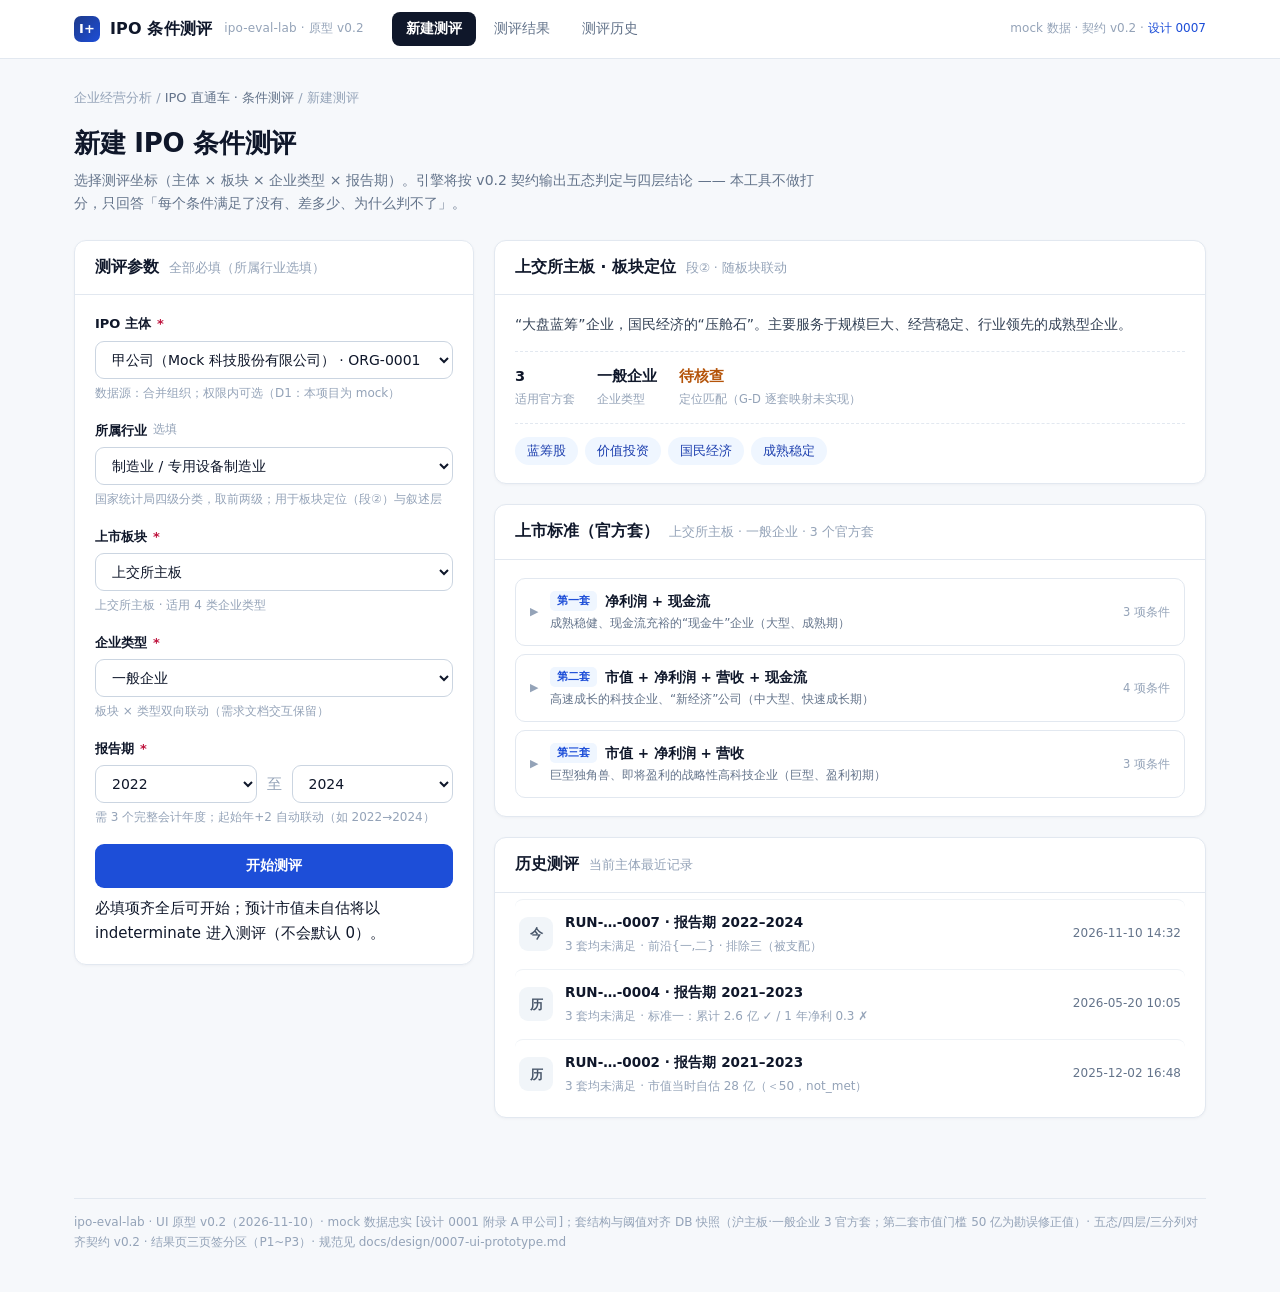
==== commit f6716d1e: "UI v0.3 全站排版体检（比例失衡/冗余/密度五处，#7 收尾） 新建页：左栏参数卡改 sticky 跟随滚动，消除网格等高拉伸（左右栏差 411→143px）； 上市标准三张套卡折叠为一行摘要（" ====
--- a/ui/prototype.html
+++ b/ui/prototype.html
@@ -155,6 +155,7 @@
 
 /* ── 页 A：向导 ── */
 .wizard{display:grid;grid-template-columns:400px 1fr;gap:20px;align-items:start}
+.wizard .wiz-side{position:sticky;top:16px}
 .field{margin-bottom:16px}
 .field label{display:flex;align-items:center;gap:6px;font-size:13px;font-weight:600;margin-bottom:6px}
 .field label .req{color:var(--notmet)}
@@ -189,12 +190,20 @@
 .board-pos .bp-meta div{display:flex;flex-direction:column;gap:1px}
 .board-pos .bp-meta b{font-size:14.5px;font-weight:700;color:var(--ink)}
 .board-pos .bp-meta span{font-size:11.5px;color:var(--faint)}
-.stdcard{border:1px solid var(--line);border-radius:10px;padding:14px 16px;background:#fff}
-.stdcard h5{font-size:14px;font-weight:700;display:flex;align-items:center;gap:8px;margin-bottom:3px}
-.stdcard .suit{font-size:12.5px;color:var(--muted);margin-bottom:10px}
-.stdcard ul{list-style:none}
-.stdcard li{font-size:12.5px;color:var(--ink2);padding:4px 0;border-top:1px dashed #eef2f6;display:flex;justify-content:space-between;gap:12px}
-.stdcard li b{font-weight:650;white-space:nowrap}
+.stdcard{border:1px solid var(--line);border-radius:10px;padding:0;background:#fff;overflow:hidden}
+.stdcard .sc-hd{display:flex;align-items:center;gap:10px;padding:11px 14px;cursor:pointer;transition:.15s}
+.stdcard .sc-hd:hover{background:#f8fafc}
+.stdcard .sc-arrow{color:var(--faint);font-size:11px;transition:transform .18s;flex:none;width:10px}
+.stdcard.open .sc-arrow{transform:rotate(90deg)}
+.stdcard .sc-name{flex:1;min-width:0}
+.stdcard h5{font-size:13.5px;font-weight:700;display:flex;align-items:center;gap:8px}
+.stdcard .sc-sub{font-size:12px;color:var(--muted);margin-top:2px}
+.stdcard .sc-n{flex:none;font-size:11.5px;color:var(--faint)}
+.stdcard .sc-body{display:none;padding:0 14px 12px}
+.stdcard.open .sc-body{display:block}
+.stdcard .sc-thr{font-size:12px;color:var(--ink2);background:#f8fafc;border:1px solid var(--line);border-radius:8px;padding:7px 10px;line-height:1.55}
+.stdcard .sc-thr b{font-weight:650;color:var(--ink)}
+.stdcard .sc-law{margin-top:8px;font-size:11.5px;color:var(--faint)}
 .histcard{display:flex;align-items:center;gap:12px;padding:11px 4px;border-top:1px solid #eef2f6;cursor:pointer;border-radius:8px}
 .histcard:hover{background:#f8fafc}
 .histcard .hicon{width:34px;height:34px;border-radius:9px;background:var(--indet-bg);color:var(--indet);display:flex;align-items:center;justify-content:center;font-weight:700;font-size:13px;flex:none}
@@ -238,6 +247,13 @@
 
 /* ── 指标列表 ── */
 .matrix-wrap{overflow-x:auto}
+#mx-table td,#mx-table th{padding:7px 10px}
+#mx-table .mx-idx{color:var(--faint);font-size:12px;text-align:center}
+#mx-table .mx-cell .mx-b{display:block}
+#mx-table .mx-cell .mx-thr{font-size:12.5px;color:var(--ink2);margin-top:3px;line-height:1.4}
+#mx-table .mx-cell .mx-thr b{font-weight:650}
+#mx-table .mx-cell .mx-gap{display:block;color:var(--muted);font-size:12px;margin-top:1px}
+#mx-table .mx-na{color:var(--faint);text-align:center}
 .stdchips{display:flex;gap:8px;flex-wrap:wrap;margin-bottom:14px}
 .chip{
   display:inline-flex;align-items:center;gap:7px;padding:6px 13px;border-radius:9px;border:1px solid var(--line2);
@@ -253,11 +269,11 @@
 
 /* ── 段①② ── */
 .scope-grid{display:grid;grid-template-columns:1fr 1fr;gap:20px;margin-bottom:18px;align-items:start}
-.scope-row{display:flex;align-items:flex-start;gap:10px;padding:9px 0;border-top:1px dashed #eef2f6}
+.scope-row{display:flex;align-items:flex-start;gap:10px;padding:7px 0;border-top:1px dashed #eef2f6}
 .scope-row:first-child{border-top:0}
 .scope-row .sr-main{flex:1;min-width:0}
-.scope-row .sr-main b{display:block;font-size:13.5px;line-height:1.45;font-weight:600}
-.scope-row .sr-main span{display:block;font-size:12.5px;color:var(--muted);line-height:1.5;margin-top:1px}
+.scope-row .sr-main b{display:block;font-size:13.5px;line-height:1.4;font-weight:600}
+.scope-row .sr-main span{display:block;font-size:12.5px;color:var(--muted);line-height:1.45;margin-top:1px}
 .scope-row .st{flex:none;margin-top:2px}
 .scope-note{font-size:12px;color:var(--faint);margin-top:11px;padding-top:9px;border-top:1px dashed var(--line)}
 
@@ -333,7 +349,7 @@
 
   <div class="wizard">
     <!-- 左：参数 -->
-    <div class="card"><div class="hd"><h3>测评参数</h3><span class="sub">全部必填（所属行业选填）</span></div>
+    <div class="card wiz-side"><div class="hd"><h3>测评参数</h3><span class="sub">全部必填（所属行业选填）</span></div>
       <div class="bd">
         <div class="field">
           <label>IPO 主体 <span class="req">*</span></label>
@@ -381,7 +397,7 @@
       </div>
 
       <div class="card"><div class="hd"><h3>上市标准（官方套）</h3><span class="sub" id="std-sub">适用套随「板块 × 企业类型」联动</span></div>
-        <div class="bd" id="stdcards" style="display:grid;grid-template-columns:1fr 1fr;gap:12px"></div>
+        <div class="bd" id="stdcards" style="display:flex;flex-direction:column;gap:8px"></div>
       </div>
 
       <div class="card"><div class="hd"><h3>历史测评</h3><span class="sub">当前主体最近记录</span></div>
@@ -755,15 +771,27 @@
 function renderStdCards(){
   const list = stdFor(selB,selC);
   $('#std-sub').textContent = `${BOARDS[selB].name} · ${CTYPES[selC]} · ${list?list.length+' 个官方套':'原型聚焦「上交所主板 × 一般企业」，其余组合待引擎接入'}`;
-  $('#stdcards').innerHTML = list ? list.map(s=>`
-    <div class="stdcard">
-      <h5><span class="pill pill-b">${s.no}</span>${s.name}</h5>
-      <div class="suit">${s.suit}</div>
-      <ul>${s.leaves.map(l=>`<li><span>${l.name.replace(/<[^>]+>/g,'')}</span><b>${l.req}</b></li>`).join('')}</ul>
-      <div style="margin-top:8px;font-size:11.5px;color:var(--faint)">${s.law}</div>
+  $('#stdcards').innerHTML = list ? list.map((s,i)=>`
+    <div class="stdcard" data-std="${i}">
+      <div class="sc-hd">
+        <span class="sc-arrow">▶</span>
+        <div class="sc-name">
+          <h5><span class="pill pill-b">${s.no}</span>${s.name}</h5>
+          <div class="sc-sub">${s.suit}</div>
+        </div>
+        <span class="sc-n">${s.leaves.length} 项条件</span>
+      </div>
+      <div class="sc-body">
+        <div class="sc-thr">${s.leaves.map(l=>`<b>${l.req}</b>`).join(' · ')}</div>
+        <div class="sc-law">${s.law}</div>
+      </div>
     </div>`).join('') :
     `<div style="grid-column:1/-1;padding:30px;text-align:center;color:var(--faint);font-size:13px">该「板块 × 类型」组合的套结构在校准库中存在（43 官方套），本原型仅铺开演示组合。</div>`;
 }
+$('#stdcards').addEventListener('click', e=>{
+  const c = e.target.closest('.stdcard');
+  if(c) c.classList.toggle('open');
+});
 $('#f-board').onchange = e => { selB=e.target.value; syncCType(); };
 $('#f-ctype').onchange = e => { selC=e.target.value;
   if(selC==='voting'||selC.startsWith('red')){ if(selB==='BSE'){selB='SSE-MB';$('#f-board').value=selB;} }
@@ -928,9 +956,9 @@
     <span class="dot ${ST[x.state].dot}"></span>
     <div class="sr-main"><b>${x.name}</b><span>${x.val}</span></div>
     ${badge(x.state)}</div>`;
-  $('#issuance-list').innerHTML = ISSUANCE.map(row).join('');
-  $('#positioning-list').innerHTML = POSITIONING.map(row).join('')
+  $('#issuance-list').innerHTML = ISSUANCE.map(row).join('')
     + `<p class="scope-note">计数守恒：段① 满足 4 · 待核查 3 · 不适用 0（not_applicable 不计分母）。</p>`;
+  $('#positioning-list').innerHTML = POSITIONING.map(row).join('');
 }
 
 /* ── 层③ 归因 ── */
@@ -966,15 +994,15 @@
     return true;
   });
   const cell = c => c[1]==='na'
-    ? `<td style="color:var(--faint)">—</td>`
-    : `<td>${badge(c[1])}<div style="font-size:12.5px;color:var(--ink2);margin-top:3px"><b>${c[0]}</b>${c[2]?`<div style="color:var(--muted)">${c[2]}</div>`:''}</div></td>`;
+    ? `<td class="mx-na">—</td>`
+    : `<td class="mx-cell"><span class="mx-b">${badge(c[1])}</span><div class="mx-thr">${c[0]}${c[2]?`<span class="mx-gap">${c[2]}</span>`:''}</div></td>`;
   $('#mx-table').innerHTML = `
-    <tr><th>#</th><th>测评维度</th><th>测评项（去重）</th><th>公司数据</th>${cols.map(s=>`<th>${s.no}</th>`).join('')}</tr>
+    <tr><th style="width:34px">#</th><th style="width:96px">测评维度</th><th style="width:26%">测评项（去重）</th><th style="width:104px">公司数据</th>${cols.map(s=>`<th>${s.no}</th>`).join('')}</tr>
     ${rows.map((r,i)=>`<tr>
-      <td style="color:var(--faint)">${i+1}</td>
+      <td class="mx-idx">${i+1}</td>
       <td><span class="pill">${r.dim}</span></td>
       <td><div class="leaf-name">${r.name}</div><small>${r.q}</small></td>
-      <td><b>${r.val}</b></td>
+      <td><b class="num">${r.val}</b></td>
       ${cols.map(s=>cell(r.cells[s.id])).join('')}
     </tr>`).join('')}`;
 }
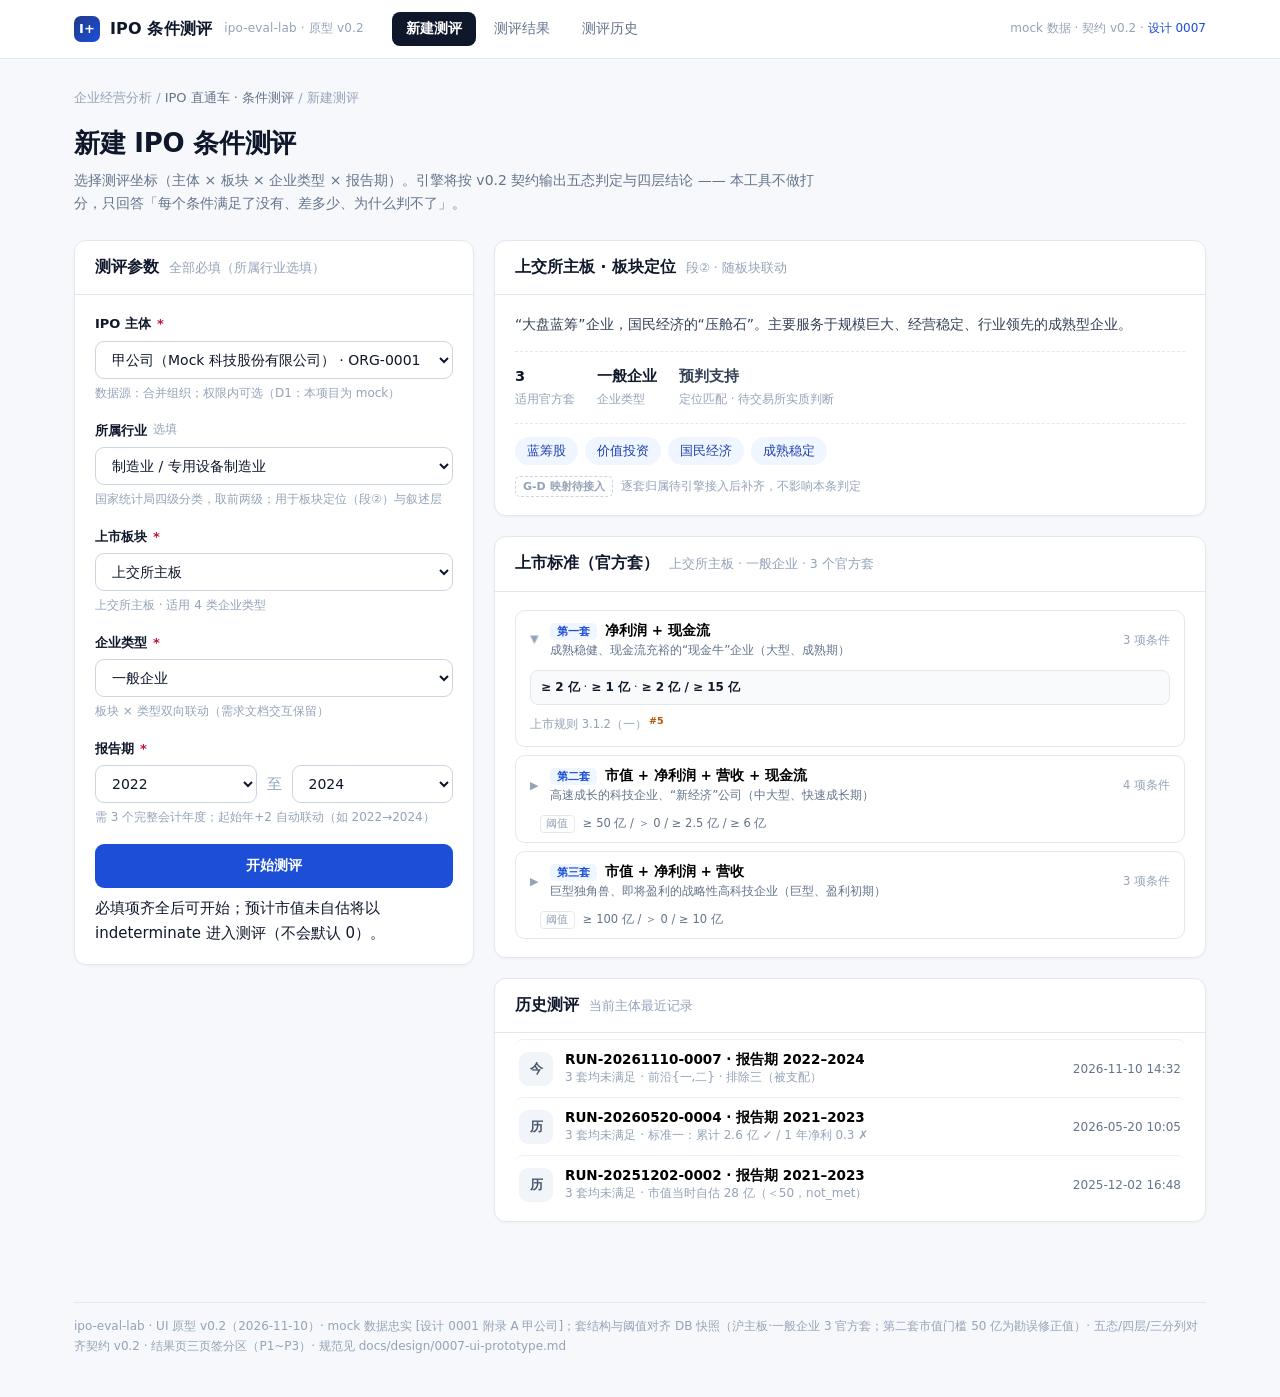
==== commit e6ac9273: "UI v0.4 交互与专业性改进 10 项（评审清单 1→10 全落地） 1 套卡默认展开首套 + 折叠态露阈值摘要（134/86/86px；首套 aria-expanded=true） 2 板块定位" ====
--- a/ui/prototype.html
+++ b/ui/prototype.html
@@ -31,6 +31,15 @@
 }
 a{color:var(--brand);text-decoration:none}
 a:hover{text-decoration:underline}
+/* ── 键盘可达性：统一焦点环（键盘导航可见，鼠标点击不打扰） ── */
+:focus{outline:none}
+:focus-visible{outline:2px solid var(--brand);outline-offset:2px;border-radius:6px}
+button:focus-visible,.chip:focus-visible,.fbtn:focus-visible,.stdcard .sc-hd:focus-visible{
+  outline:2px solid var(--brand);outline-offset:2px;border-radius:8px}
+.stdcard .sc-hd{user-select:none}
+/* 渲染器回退：部分内核不支持 :focus-visible 或 `html.kb :focus` 复合选择器，
+   故焦点环由 JS 直接写 inline style（见下方 kbFocus 实现），此处仅作样式声明 */
+.kb-ring{outline:2px solid #1d4ed8 !important;outline-offset:2px !important;border-radius:8px}
 .num{font-variant-numeric:tabular-nums;letter-spacing:-.01em}
 
 /* ── 顶栏 ── */
@@ -100,6 +109,8 @@
 .pill-b{background:var(--brand-bg);color:var(--brand)}
 .pill-w{background:var(--review-bg);color:var(--review)}
 .pill-g{background:var(--met-bg);color:var(--met)}
+/* 工程状态（非五态）：虚线灰，明确区别于 needs_review */
+.pill-e{background:transparent;color:var(--faint);border:1px dashed var(--line2)}
 
 /* ── 表格 ── */
 table.t{width:100%;border-collapse:collapse;font-size:13.5px}
@@ -119,6 +130,10 @@
 .leaf-name .or{font-weight:500;color:var(--muted);font-size:12px;padding:0 2px;border:1px solid var(--line2);border-radius:4px;vertical-align:1px}
 .info-dot{cursor:help;color:var(--faint);font-weight:400}
 .info-dot:hover{color:var(--brand)}
+/* 条文号占位标记（#5 校准回填前） */
+.law{cursor:help;border-bottom:1px dashed transparent}
+.law:hover{border-bottom-color:var(--line2)}
+.law sup{font-size:9.5px;color:var(--review);font-weight:700;margin-left:2px;vertical-align:super;letter-spacing:.02em}
 .val{font-weight:650}
 .val-link{color:var(--brand);cursor:pointer;border-bottom:1px dashed #bfdbfe}
 .val-link:hover{border-bottom-style:solid}
@@ -167,6 +182,10 @@
 .field select:focus,.field input:focus{outline:none;border-color:var(--brand);box-shadow:0 0 0 3px rgba(29,78,216,.12)}
 .field select option[disabled]{color:var(--faint)}
 .field .note{font-size:12px;color:var(--faint);margin-top:5px}
+.amt-row{display:flex;gap:8px;align-items:center}
+.amt-row input{flex:1;padding:9px 12px;border:1px solid var(--line2);border-radius:9px;font-family:inherit}
+.amt-row select{padding:9px 12px;border:1px solid var(--line2);border-radius:9px;font-family:inherit;background:#fff;color:var(--ink);min-width:90px}
+.note.bad{color:var(--notmet);font-weight:500}
 .period{display:flex;align-items:center;gap:10px}
 .period select{flex:1}
 .period .arr{color:var(--faint)}
@@ -185,13 +204,14 @@
 
 .board-pos .kw{display:flex;flex-wrap:wrap;gap:7px;margin-top:14px;padding-top:13px;border-top:1px dashed var(--line)}
 .board-pos .kw span{font-size:12.5px;background:var(--brand-bg);color:#1e40af;padding:4px 12px;border-radius:999px;font-weight:500}
+.board-pos .bp-eng{display:flex;gap:8px;align-items:baseline;margin-top:11px;font-size:11.5px;color:var(--faint);line-height:1.55}
 .board-pos .bp-desc{font-size:14px;line-height:1.7;color:var(--ink2);max-width:640px}
 .board-pos .bp-meta{display:flex;gap:22px;margin-top:14px;padding-top:13px;border-top:1px dashed var(--line)}
 .board-pos .bp-meta div{display:flex;flex-direction:column;gap:1px}
 .board-pos .bp-meta b{font-size:14.5px;font-weight:700;color:var(--ink)}
 .board-pos .bp-meta span{font-size:11.5px;color:var(--faint)}
 .stdcard{border:1px solid var(--line);border-radius:10px;padding:0;background:#fff;overflow:hidden}
-.stdcard .sc-hd{display:flex;align-items:center;gap:10px;padding:11px 14px;cursor:pointer;transition:.15s}
+.stdcard .sc-hd{display:flex;align-items:center;gap:10px;padding:11px 14px;cursor:pointer;transition:.15s;width:100%;border:0;background:none;font-family:inherit;text-align:left}
 .stdcard .sc-hd:hover{background:#f8fafc}
 .stdcard .sc-arrow{color:var(--faint);font-size:11px;transition:transform .18s;flex:none;width:10px}
 .stdcard.open .sc-arrow{transform:rotate(90deg)}
@@ -201,10 +221,13 @@
 .stdcard .sc-n{flex:none;font-size:11.5px;color:var(--faint)}
 .stdcard .sc-body{display:none;padding:0 14px 12px}
 .stdcard.open .sc-body{display:block}
+.stdcard .sc-preview{display:flex;gap:8px;align-items:baseline;padding:0 14px 9px 24px;font-size:11.5px;color:var(--muted);line-height:1.5}
+.stdcard .sc-preview span{flex:none;font-size:10.5px;color:var(--faint);letter-spacing:.04em;border:1px solid var(--line);border-radius:4px;padding:0 5px}
+.stdcard.open .sc-preview{display:none}
 .stdcard .sc-thr{font-size:12px;color:var(--ink2);background:#f8fafc;border:1px solid var(--line);border-radius:8px;padding:7px 10px;line-height:1.55}
 .stdcard .sc-thr b{font-weight:650;color:var(--ink)}
 .stdcard .sc-law{margin-top:8px;font-size:11.5px;color:var(--faint)}
-.histcard{display:flex;align-items:center;gap:12px;padding:11px 4px;border-top:1px solid #eef2f6;cursor:pointer;border-radius:8px}
+.histcard{display:flex;align-items:center;gap:12px;padding:11px 4px;border-top:1px solid #eef2f6;cursor:pointer;border-radius:8px;width:100%;border-left:0;border-right:0;border-bottom:0;background:none;font-family:inherit;text-align:left}
 .histcard:hover{background:#f8fafc}
 .histcard .hicon{width:34px;height:34px;border-radius:9px;background:var(--indet-bg);color:var(--indet);display:flex;align-items:center;justify-content:center;font-weight:700;font-size:13px;flex:none}
 .histcard .hmain{flex:1;min-width:0}
@@ -213,7 +236,7 @@
 .histcard .hscore{text-align:right;font-size:12px;color:var(--muted);flex:none}
 
 /* ── 情景卡 ── */
-.scen{display:grid;grid-template-columns:1fr 1fr;gap:14px}
+.scen{display:grid;grid-template-columns:repeat(auto-fit,minmax(320px,1fr));gap:14px}
 .scen .sc{border:1px solid var(--line);border-radius:10px;padding:14px 16px}
 .scen .sc h5{font-size:13.5px;font-weight:700;display:flex;align-items:center;gap:8px;margin-bottom:8px}
 .scen .sc p{font-size:13px;color:var(--ink2)}
@@ -263,9 +286,12 @@
 .chip.on{background:var(--ink);color:#fff;border-color:var(--ink)}
 .chip .sc-dot{width:7px;height:7px;border-radius:50%}
 .filters{display:flex;gap:6px;align-items:center;margin-left:auto}
-.fbtn{border:1px solid var(--line2);background:#fff;border-radius:7px;padding:4px 11px;font-size:12.5px;cursor:pointer;color:var(--muted);font-family:inherit;font-weight:500}
+.fbtn{border:1px solid var(--line2);background:#fff;border-radius:7px;padding:4px 11px;font-size:12.5px;cursor:pointer;color:var(--muted);font-family:inherit;font-weight:500;display:inline-flex;align-items:center;gap:5px}
 .fbtn:hover{color:var(--ink)}
 .fbtn.on{background:#eef2f6;color:var(--ink);border-color:var(--line2);font-weight:650}
+.mx-filters{display:flex;gap:6px;flex-wrap:wrap;align-items:center;margin-bottom:12px}
+.mx-filters .fnum{font-size:11px;color:var(--faint);font-variant-numeric:tabular-nums}
+.mx-filters .fbtn.on .fnum{color:var(--muted)}
 
 /* ── 段①② ── */
 .scope-grid{display:grid;grid-template-columns:1fr 1fr;gap:20px;margin-bottom:18px;align-items:start}
@@ -286,6 +312,14 @@
 .rollchart .bar span{position:absolute;top:-22px;left:50%;transform:translateX(-50%);font-size:13px;font-weight:700;white-space:nowrap}
 .rollchart .cap{font-size:11.5px;color:var(--muted);text-align:center;line-height:1.4}
 .rollchart .thr{font-size:11px;color:var(--faint);border-top:1px dashed var(--line2);width:100%;text-align:center;padding-top:3px}
+
+.run-banner{
+  display:flex;align-items:center;gap:14px;padding:12px 18px;margin-bottom:16px;
+  background:var(--review-bg);border:1px solid var(--review-line);border-radius:12px;
+}
+.run-banner .rb-ico{font-size:16px;flex:none}
+.run-banner .rb-main{flex:1;min-width:0;font-size:13px;color:var(--ink2);line-height:1.55}
+.run-banner .rb-main b{display:block;color:var(--review);font-size:13.5px;margin-bottom:2px}
 
 /* ── 弹窗 ── */
 .mask{position:fixed;inset:0;background:rgba(15,23,42,.45);z-index:100;display:none;align-items:flex-start;justify-content:center;overflow:auto;padding:6vh 16px 40px}
@@ -393,6 +427,7 @@
           <p class="bp-desc" id="bp-desc"></p>
           <div class="bp-meta" id="bp-meta"></div>
           <div class="kw" id="bp-kw"></div>
+          <div class="bp-eng" id="bp-eng"></div>
         </div>
       </div>
 
@@ -409,7 +444,14 @@
 
 <!-- ══════════════════ 页 B · 测评结果 ══════════════════ -->
 <section class="page" id="page-result">
-  <div class="crumb">IPO 直通车 · 条件测评 / <b>测评结果</b><span style="float:right">报告编号 RUN-20261110-0007</span></div>
+  <div class="crumb">IPO 直通车 · 条件测评 / <b>测评结果</b><span style="float:right">报告编号 <span id="run-no">RUN-20261110-0007</span></span></div>
+
+  <!-- 历史快照只读横幅（viewRun 打开） -->
+  <div class="run-banner" id="run-banner" style="display:none">
+    <span class="rb-ico">🔒</span>
+    <div class="rb-main"><b>历史快照 · 只读</b><span id="run-banner-txt"></span></div>
+    <button class="btn btn-ghost" onclick="exitRun()">返回当前测评</button>
+  </div>
 
   <!-- run 坐标头 -->
   <div class="card" style="margin-bottom:16px"><div class="bd" style="padding:12px 20px;display:flex;gap:26px;flex-wrap:wrap;align-items:center">
@@ -422,6 +464,7 @@
     </div>
     <div style="margin-left:auto;display:flex;gap:10px">
       <button class="btn btn-ghost" id="btn-json" data-tip="narrative_handoff JSON：units[] + citation_index + disclaimers + forbidden_claims。第四层叙述由外部 agent 读取此 JSON 生成，LLM 只叙述、不碰计算（D3）。">导出叙述 handoff</button>
+      <button class="btn btn-ghost" id="btn-result-json" data-tip="引擎输出契约 v0.2 的完整 result.json（run / facts / layers / narrative_handoff 四段）。本原型由页面 mock 数据反推，非引擎产物。">下载 result.json</button>
       <button class="btn btn-pri" onclick="openSupplement()">调整重测</button>
     </div>
   </div></div>
@@ -465,20 +508,7 @@
       <div style="font-size:13px;font-weight:700;margin-bottom:12px;display:flex;align-items:center;gap:8px">情景推演
         <span class="pill" data-tip="growth 型假设区间必须来自历史 CAGR，无来源不编数（ADR-0004）；window_roll 型是确定性重算，零增长率假设，不做预测。">假设来源规则</span>
       </div>
-      <div class="scen">
-        <div class="sc warn">
-          <h5><span class="dot d-not"></span>window_roll · 三年净利润累计（标准一，确定性重算）</h5>
-          <p>报告期滚动至 <b>2023–2025</b> 后，2022 年的 1.5 亿滑出窗口：</p>
-          <p style="margin:8px 0">2025 年净利润需 ≥ <span class="bignum" style="color:var(--notmet)">1.3 亿</span></p>
-          <p>而 2024 年实际仅 <b>0.4 亿</b>（所需 = 2.0 − (0.3+0.4)，为最近一年的 <b>3.3 倍</b>，超 2 倍阈值）→ <b style="color:var(--notmet)">滚动风险：高</b>。该条件今年满足、晚一年申报即反转。</p>
-        </div>
-        <div class="sc ok">
-          <h5><span class="dot d-met"></span>window_roll · 三年营业收入累计（标准一营收支路，确定性重算）</h5>
-          <p>滚动至 2023–2025：2025 年营收需 ≥ <span class="bignum" style="color:var(--met)">3.5 亿</span></p>
-          <p>而 2024 年实际 <b>6.5 亿</b> → <b style="color:var(--met)">滚动风险：低</b>（15 − (5.3+6.5) = 3.5）。</p>
-          <p style="margin-top:8px"><span class="pill pill-w">is_forecast</span> 营收 growth 情景（历史 CAGR 24.4%，2022→2024）：仅作区间参考，不作为结论输出。</p>
-        </div>
-      </div>
+      <div class="scen" id="scen-cards"></div>
     </div>
   </div>
 
@@ -550,6 +580,7 @@
     </div>
     <div class="bd">
       <div class="stdchips" id="mx-chips"></div>
+      <div class="mx-filters" id="mx-filters"></div>
       <div class="matrix-wrap">
         <table class="t" id="mx-table"></table>
       </div>
@@ -689,7 +720,7 @@
   {name:'董监高合规 · 3 年内控鉴证', state:'review', val:'pending：内控鉴证报告结论', src:null},
 ];
 const POSITIONING = [
-  {name:'主板定位匹配（大盘蓝筹 · 成熟型企业）', state:'review', val:'初判：支持（制造业/专用设备，非负面清单）；G-D 逐套映射待实现 → 待核查', src:null},
+  {name:'主板定位匹配（大盘蓝筹 · 成熟型企业）', state:'review', val:'初判：支持（制造业/专用设备，非负面清单）；定位匹配属实质性判断，须由交易所作出', engine:'G-D 逐套映射待接入', src:null},
 ];
 const ATTR = {
   verifiable_noObs: [{t:'最近 1 年净利润 0.4 vs ≥1 亿', d:'数据齐（三年审计年报）—— 就是不够，属<b>真实缺口</b>，经营结果问题'}, {t:'三年经营现金流累计 1.8 vs ≥2.5 亿', d:'同上：真实缺口 0.7 亿'}],
@@ -697,10 +728,17 @@
   unverifiable_noObs: [{t:'预计市值 · 未自估', d:'缺估值依据，但可由企业动作补齐（一次评估）—— 判 indeterminate 而非 not_met，避免「没填=0」'}],
   unverifiable_obs: [{t:'独立性 / 股权清晰 / 合规（judgment）', d:'需外部证据（律师意见、鉴证报告）；引擎无权筛掉也无权放行（P3）→ needs_review + pending_evidence'}],
 };
+/* 历史记录：结论列结构化（套终态 + 路径输出），可按态筛选 */
 const HIST = [
-  {t:'2026-11-10 14:32', rp:'2022–2024', res:'3 套均未满足 · 前沿{一,二} · 排除三（被支配）', id:'RUN-…-0007', cur:true},
-  {t:'2026-05-20 10:05', rp:'2021–2023', res:'3 套均未满足 · 标准一：累计 2.6 亿 ✓ / 1 年净利 0.3 ✗', id:'RUN-…-0004'},
-  {t:'2025-12-02 16:48', rp:'2021–2023', res:'3 套均未满足 · 市值当时自估 28 亿（＜50，not_met）', id:'RUN-…-0002'},
+  {t:'2026-11-10 14:32', rp:'2022–2024', id:'RUN-20261110-0007', cur:true,
+   sets:{S1:{state:'not_met',path:'frontier'},S2:{state:'not_met',path:'frontier'},S3:{state:'not_met',path:'excluded'}},
+   res:'3 套均未满足 · 前沿{一,二} · 排除三（被支配）'},
+  {t:'2026-05-20 10:05', rp:'2021–2023', id:'RUN-20260520-0004',
+   sets:{S1:{state:'not_met',path:'frontier'},S2:{state:'not_met',path:'frontier'},S3:{state:'not_met',path:'excluded'}},
+   res:'3 套均未满足 · 标准一：累计 2.6 亿 ✓ / 1 年净利 0.3 ✗'},
+  {t:'2025-12-02 16:48', rp:'2021–2023', id:'RUN-20251202-0002',
+   sets:{S1:{state:'not_met',path:'frontier'},S2:{state:'not_met',path:'excluded'},S3:{state:'not_met',path:'excluded'}},
+   res:'3 套均未满足 · 市值当时自估 28 亿（＜50，not_met）'},
 ];
 const ROLL = [
   {win:'2021–2023', v:2.6, cur:false, cap:'累计 2.6 亿 · 满足<br>（2021=0.8）'},
@@ -717,10 +755,31 @@
   {dim:'财务指标', name:'预计市值', q:'worksheet · 自估', val:'未自估', cells:{S1:['—','na',null], S2:['≥ 50 亿','indet','pending 估值依据'], S3:['≥ 100 亿','indet','pending 估值依据']}},
   {dim:'主体资质', name:'股份有限公司 · 年限 · 股本 · 发行比例', q:'段① issuance', val:'均满足', cells:{S1:['发行条件','met',null], S2:['发行条件','met',null], S3:['发行条件','met',null]}},
   {dim:'治理运营', name:'独立性 · 股权清晰 · 合规 · 内控', q:'judgment', val:'待外部证据', cells:{S1:['不挡套终态','review','pending_evidence'], S2:['不挡套终态','review','pending_evidence'], S3:['不挡套终态','review','pending_evidence']}},
-  {dim:'板块定位', name:'主板定位匹配（行业）', q:'段② positioning', val:'初判支持', cells:{S1:['G-D 映射','review','待人工确认'], S2:['G-D 映射','review','待人工确认'], S3:['G-D 映射','review','待人工确认']}},
+  {dim:'板块定位', name:'主板定位匹配（行业）', q:'段② positioning', val:'预判支持', cells:{S1:['主板定位','review','预判支持 · 待交易所认定'], S2:['主板定位','review','预判支持 · 待交易所认定'], S3:['主板定位','review','预判支持 · 待交易所认定']}},
 ];
 
 /* ════════════ 渲染 ════════════ */
+/* 键盘模态 + 焦点环：
+   渲染器实测不支持 :focus-visible，也不支持 `html.kb :focus` 复合选择器 → 焦点环由 JS 直接写 inline style。
+   Tab/方向键/Enter → 键盘模态（显示环）；鼠标按下 → 退出键盘模态（隐藏环）。 */
+(function(){
+  let kbMode = false, lastEl = null;
+  const paint = el => {
+    if(lastEl && lastEl !== el) lastEl.classList.remove('kb-ring');
+    lastEl = el;
+    if(kbMode && el && el !== document.body) el.classList.add('kb-ring');
+    else if(el) el.classList.remove('kb-ring');
+  };
+  document.addEventListener('keydown', e=>{
+    if(e.key==='Tab'||e.key.indexOf('Arrow')===0||e.key==='Enter'||e.key===' '){ kbMode = true; }
+    paint(document.activeElement);
+  }, true);
+  document.addEventListener('mousedown', ()=>{ kbMode = false; paint(null); }, true);
+  document.addEventListener('touchstart', ()=>{ kbMode = false; paint(null); }, true);
+  document.addEventListener('focusin', e=>paint(e.target));
+  document.addEventListener('focusout', e=>{ if(e.target===lastEl){ e.target.classList.remove('kb-ring'); lastEl=null; } });
+})();
+
 const $ = s => document.querySelector(s);
 const go = p => {
   document.querySelectorAll('.nav button').forEach(b=>b.classList.toggle('on', b.dataset.go===p));
@@ -734,9 +793,27 @@
   document.querySelectorAll('.rtab').forEach(x=>x.classList.toggle('on', x.id==='rtab-'+t));
 };
 document.querySelectorAll('.subtabs button').forEach(b=>b.onclick=()=>rgo(b.dataset.rt));
-const openMask = id => $('#'+id).classList.add('on');
-const closeMask = id => $('#'+id).classList.remove('on');
+const openMask = id => { $('#'+id).classList.add('on'); maskLastFocus = document.activeElement; };
+const closeMask = id => { $('#'+id).classList.remove('on'); if(maskLastFocus && maskLastFocus.focus) maskLastFocus.focus(); };
 document.querySelectorAll('.mask').forEach(m=>m.onclick=e=>{if(e.target===m)m.classList.remove('on')});
+/* 键盘：Esc 关弹窗（loading 弹窗除外）；弹窗内焦点收敛到内部 */
+let maskLastFocus = null;
+document.addEventListener('keydown', e=>{
+  if(e.key==='Escape'){
+    const open = [...document.querySelectorAll('.mask.on')].filter(m=>m.id!=='mask-load');
+    if(open.length){ open.forEach(m=>m.classList.remove('on')); if(maskLastFocus&&maskLastFocus.focus)maskLastFocus.focus(); }
+    return;
+  }
+  if(e.key==='Tab'){
+    const m = [...document.querySelectorAll('.mask.on')].filter(x=>x.id!=='mask-load')[0];
+    if(!m) return;
+    const f = [...m.querySelectorAll('button,input,select,textarea,a[href],[tabindex]:not([tabindex="-1"])')].filter(x=>x.offsetParent!==null);
+    if(!f.length) return;
+    const first=f[0], last=f[f.length-1];
+    if(e.shiftKey && document.activeElement===first){ e.preventDefault(); last.focus(); }
+    else if(!e.shiftKey && document.activeElement===last){ e.preventDefault(); first.focus(); }
+  }
+});
 
 /* ── 页 A：联动 ── */
 let selB='SSE-MB', selC='general';
@@ -761,8 +838,9 @@
   $('#bp-meta').innerHTML = `
     <div><b>${list?list.length:'—'}</b><span>适用官方套</span></div>
     <div><b>${CTYPES[selC]}</b><span>企业类型</span></div>
-    <div><b style="color:var(--review)">待核查</b><span>定位匹配（G-D 逐套映射未实现）</span></div>`;
+    <div><b style="color:var(--ink2)">预判支持</b><span>定位匹配 · 待交易所实质判断</span></div>`;
   $('#bp-kw').innerHTML = b.kw.map(k=>`<span>${k}</span>`).join('');
+  $('#bp-eng').innerHTML = `<span class="pill pill-e" data-tip="工程状态，与五态无关：G-D 逐套映射（21 套 → 板块）尚未实现，故无法给出「命中哪几套」的逐套归属；定位匹配本身的结论仍须交易所实质判断。">G-D 映射待接入</span><span>逐套归属待引擎接入后补齐，不影响本条判定</span>`;
 }
 function stdFor(b,c){
   if(b==='SSE-MB'&&c==='general') return SETS;
@@ -771,26 +849,35 @@
 function renderStdCards(){
   const list = stdFor(selB,selC);
   $('#std-sub').textContent = `${BOARDS[selB].name} · ${CTYPES[selC]} · ${list?list.length+' 个官方套':'原型聚焦「上交所主板 × 一般企业」，其余组合待引擎接入'}`;
-  $('#stdcards').innerHTML = list ? list.map((s,i)=>`
-    <div class="stdcard" data-std="${i}">
-      <div class="sc-hd">
-        <span class="sc-arrow">▶</span>
+  $('#stdcards').innerHTML = list ? list.map((s,i)=>{
+    // 折叠态显示核心阈值摘要（取每个 leaf 的 req，去重、去 na）
+    const thrSummary = [...new Set(s.leaves.filter(l=>l.req!=='—').map(l=>l.req))].join(' / ');
+    const isFirst = i===0;
+    return `
+    <div class="stdcard ${isFirst?'open':''}" data-std="${i}">
+      <button class="sc-hd" aria-expanded="${isFirst}" aria-controls="stdbody-${i}" type="button">
+        <span class="sc-arrow" aria-hidden="true">▶</span>
         <div class="sc-name">
           <h5><span class="pill pill-b">${s.no}</span>${s.name}</h5>
           <div class="sc-sub">${s.suit}</div>
         </div>
         <span class="sc-n">${s.leaves.length} 项条件</span>
+      </button>
+      <div class="sc-body" id="stdbody-${i}">
+        <div class="sc-thr">${s.leaves.map(l=>`<b>${l.req}</b>`).join(' · ')}</div>
+        <div class="sc-law">${lawTag(s.law)}</div>
       </div>
-      <div class="sc-body">
-        <div class="sc-thr">${s.leaves.map(l=>`<b>${l.req}</b>`).join(' · ')}</div>
-        <div class="sc-law">${s.law}</div>
-      </div>
-    </div>`).join('') :
-    `<div style="grid-column:1/-1;padding:30px;text-align:center;color:var(--faint);font-size:13px">该「板块 × 类型」组合的套结构在校准库中存在（43 官方套），本原型仅铺开演示组合。</div>`;
+      ${thrSummary ? `<div class="sc-preview"><span>阈值</span>${thrSummary}</div>` : ''}
+    </div>`}).join('') :
+  `<div style="grid-column:1/-1;padding:30px;text-align:center;color:var(--faint);font-size:13px">该「板块 × 类型」组合的套结构在校准库中存在（43 官方套），本原型仅铺开演示组合。</div>`;
 }
 $('#stdcards').addEventListener('click', e=>{
   const c = e.target.closest('.stdcard');
-  if(c) c.classList.toggle('open');
+  if(c){
+    const on = c.classList.toggle('open');
+    const hd = c.querySelector('.sc-hd');
+    if(hd) hd.setAttribute('aria-expanded', on ? 'true' : 'false');
+  }
 });
 $('#f-board').onchange = e => { selB=e.target.value; syncCType(); };
 $('#f-ctype').onchange = e => { selC=e.target.value;
@@ -807,11 +894,11 @@
 })();
 function renderHistCards(){
   $('#histlist').innerHTML = HIST.map(h=>`
-    <div class="histcard" onclick="go('history')">
-      <div class="hicon">${h.cur?'今':'历'}</div>
+    <button class="histcard" type="button" onclick="viewRun('${h.id}')">
+      <div class="hicon" aria-hidden="true">${h.cur?'今':'历'}</div>
       <div class="hmain"><b>${h.id} · 报告期 ${h.rp}</b><span>${h.res}</span></div>
       <div class="hscore">${h.t}</div>
-    </div>`).join('');
+    </button>`).join('');
 }
 
 /* ── 补录弹窗 ── */
@@ -823,14 +910,47 @@
   {n:'公开发行股份比例', type:'pct', v:'25', u:'%', d:'0–100，两位小数'},
 ];
 function renderSup(){
-  $('#sup-fields').innerHTML = SUP.map((f,i)=>`
-    <div class="field">
+  $('#sup-fields').innerHTML = SUP.map((f,i)=>{
+    if(f.type==='bool'){
+      return `<div class="field">
+        <label>${f.n} <span data-tip="${f.d}" style="cursor:help;border-bottom:1px dashed var(--faint);color:var(--faint);font-weight:400">说明</span></label>
+        <div style="display:flex;gap:10px"><label style="margin:0;font-weight:400"><input type="radio" name="sup${i}" checked> 是</label><label style="margin:0;font-weight:400"><input type="radio" name="sup${i}"> 否</label></div>
+        <div class="note">${f.d}</div>
+      </div>`;
+    }
+    /* 市值：带单位切换 + 实时折算回显（门槛以亿为口径） */
+    if(f.n.indexOf('市值')===0){
+      return `<div class="field">
+        <label>${f.n} <span data-tip="${f.d}" style="cursor:help;border-bottom:1px dashed var(--faint);color:var(--faint);font-weight:400">说明</span></label>
+        <div class="amt-row">
+          <input type="text" id="sup-mkt" value="${f.v}" placeholder="未自估" inputmode="decimal">
+          <select id="sup-mkt-unit"><option value="1">亿元</option><option value="0.0001">万元</option><option value="0.00000001">元</option></select>
+        </div>
+        <div class="note" id="sup-mkt-echo"></div>
+      </div>`;
+    }
+    return `<div class="field">
       <label>${f.n} <span data-tip="${f.d}" style="cursor:help;border-bottom:1px dashed var(--faint);color:var(--faint);font-weight:400">说明</span></label>
-      ${f.type==='bool'
-        ? `<div style="display:flex;gap:10px"><label style="margin:0;font-weight:400"><input type="radio" name="sup${i}" checked> 是</label><label style="margin:0;font-weight:400"><input type="radio" name="sup${i}"> 否</label></div>`
-        : `<div style="display:flex;gap:8px"><input type="text" value="${f.v}" placeholder="${f.ph||''}" style="flex:1;padding:9px 12px;border:1px solid var(--line2);border-radius:9px;font-family:inherit"><span class="pill" style="align-self:center">${f.u}</span></div>`}
+      <div style="display:flex;gap:8px"><input type="text" value="${f.v}" placeholder="${f.ph||''}" style="flex:1;padding:9px 12px;border:1px solid var(--line2);border-radius:9px;font-family:inherit"><span class="pill" style="align-self:center">${f.u}</span></div>
       <div class="note">${f.d}</div>
-    </div>`).join('');
+    </div>`;
+  }).join('');
+  bindMktEcho();
+}
+/* 市值输入：单位归一 + 门槛即时对照（50 / 100 亿） */
+function bindMktEcho(){
+  const inp=document.getElementById('sup-mkt'), unit=document.getElementById('sup-mkt-unit'), echo=document.getElementById('sup-mkt-echo');
+  if(!inp) return;
+  const upd=()=>{
+    const raw=inp.value.trim().replace(/,/g,'');
+    if(!raw){ echo.className='note'; echo.innerHTML='留空 → <b>indeterminate</b>（不按 0 处理，不计入 any 支路）'; return; }
+    const n=Number(raw);
+    if(!isFinite(n)||n<=0){ echo.className='note bad'; echo.textContent='请输入正数金额'; return; }
+    const yi=n*Number(unit.value);
+    echo.className='note';
+    echo.innerHTML=`折合 <b class="num">${yi.toFixed(2)} 亿</b> · 第二套 ≥50 亿 ${yi>=50?'<b style="color:var(--met)">✓</b>':'<b style="color:var(--notmet)">✗</b>'} · 第三套 ≥100 亿 ${yi>=100?'<b style="color:var(--met)">✓</b>':'<b style="color:var(--notmet)">✗</b>'}`;
+  };
+  inp.addEventListener('input',upd); unit.addEventListener('change',upd); upd();
 }
 function openSupplement(){ renderSup(); openMask('mask-sup'); }
 function cancelSup(){ /* 原型：直接关；真实产品需二次确认 */ closeMask('mask-sup'); }
@@ -839,6 +959,49 @@
   setTimeout(()=>{ closeMask('mask-load'); go('result'); }, 1200);
 }
 $('#btn-start').onclick = openSupplement;
+
+/* 情景推演：数值全部来自数据（对应 layers.gap.scenario），不在 HTML 里硬编码 */
+const SCEN = [
+  {kind:'window_roll', tone:'warn', title:'window_roll · 三年净利润累计（标准一，确定性重算）',
+   win:['2023','2024','2025'],
+   lead:'报告期滚动至 <b>2023–2025</b> 后，2022 年的 1.5 亿滑出窗口：',
+   need:1.3, needUnit:'亿', actual:0.4, actualLabel:'2024 年实际仅 <b>0.4 亿</b>',
+   calc:'所需 = 2.0 − (0.3+0.4)', multiple:3.3, risk:'高',
+   tail:'该条件今年满足、晚一年申报即反转。', is_forecast:false},
+  {kind:'window_roll', tone:'ok', title:'window_roll · 三年营业收入累计（标准一营收支路，确定性重算）',
+   win:['2023','2024','2025'],
+   lead:'滚动至 2023–2025：',
+   need:3.5, needUnit:'亿', actual:6.5, actualLabel:'而 2024 年实际 <b>6.5 亿</b>',
+   calc:'15 − (5.3+6.5) = 3.5', multiple:null, risk:'低',
+   tail:'', is_forecast:false},
+  {kind:'growth', tone:'ok', title:'growth · 营业收入（历史 CAGR 情景）',
+   win:null,
+   lead:'历史 CAGR <b>24.4%</b>（2022→2024）：',
+   need:null, needUnit:'亿', actual:6.5, actualLabel:'2024 年实际 <b>6.5 亿</b>',
+   calc:'', multiple:null, risk:null,
+   tail:'仅作区间参考，不作为结论输出。', is_forecast:true},
+];
+/* ── 情景推演渲染（数据驱动） ── */
+function renderScen(){
+  const dot = t => t==='warn'?'d-not':t==='ok'?'d-met':'d-ind';
+  const col = t => t==='warn'?'var(--notmet)':t==='ok'?'var(--met)':'var(--indet)';
+  $('#scen-cards').innerHTML = SCEN.map(s=>{
+    const isFc = s.is_forecast;
+    const head = `<h5><span class="dot ${dot(s.tone)}"></span>${s.title}</h5>`;
+    if(isFc){
+      return `<div class="sc ${s.tone}">${head}
+        <p>${s.lead}按此增速外推，仅得区间参考值，<b>不构成结论</b>。</p>
+        <p style="margin-top:8px">${s.actualLabel}</p>
+        <p style="margin-top:8px"><span class="pill pill-w">is_forecast</span> ${s.tail}</p>
+      </div>`;
+    }
+    return `<div class="sc ${s.tone}">${head}
+      <p>${s.lead}</p>
+      <p style="margin:8px 0">进入年（2025）需 ≥ <span class="bignum" style="color:${col(s.tone)}">${s.need} ${s.needUnit}</span></p>
+      <p>${s.actualLabel}${s.calc?`（${s.calc}）`:''}${s.multiple?`，为最近一年的 <b>${s.multiple} 倍</b>，超 2 倍阈值`:''} → <b style="color:${col(s.tone)}">滚动风险：${s.risk}</b>。${s.tail}</p>
+    </div>`;
+  }).join('');
+}
 
 /* ── 页 B：层② 套卡 ── */
 function countStates(set){
@@ -853,7 +1016,7 @@
       <div class="rk">${s.front?'◆ 帕累托前沿':'✕ 已排除'}</div>
       <h4>${s.no} · ${s.name}</h4>
       <div class="desc">${s.suit}</div>
-      <div>${badge(s.terminal)} <span style="font-size:12px;color:var(--faint);margin-left:6px">${s.law}</span></div>
+      <div>${badge(s.terminal)} <span style="font-size:12px;color:var(--faint);margin-left:6px">${lawTag(s.law)}</span></div>
       <div class="counts" style="margin-top:10px">
         <span class="count"><span class="dot d-met"></span>满足 <b>${c.met}</b></span>
         <span class="count"><span class="dot d-not"></span>未满足 <b>${c.not_met}</b></span>
@@ -878,6 +1041,32 @@
   $('#path-note').innerHTML = '前沿 = { 第一套, 第二套 }：一胜在 data_uncertainty=0，二胜在 max gap_ratio 0.28，互不支配；第三套所有轴被第二套覆盖（gap 0.35＞0.28，其余相等）→ excluded。时间上界「—」= growth 情景不适用（净利 CAGR 为负 / 市值未自估，无来源不编年数）。<b>无 recommendation</b> —— 三套均含 not_met 硬叶，契约禁止推荐含硬缺口的套（设计 0001 §5.1）。data_uncertainty 度量数据完整度（报表齐不齐、缺哪年），<b>不表征审核通过概率</b>（G6）。';
 }
 
+/* 口径取值过程（点击 basis pill 展开）：只陈述已披露的孰低结果与口径规则，
+   归母/扣非分项数值待 mock 契约（设计 0006 CompanyProfile 字段全集）落地后回填 —— 不编数 */
+const BASIS_DETAIL = {
+  '归母': {title:'归母口径', steps:[
+    {k:'口径定义', v:'归属于母公司所有者的净利润（合并利润表行项目）'},
+    {k:'取值期间', v:'按叶量词窗口取值：sum 累计 / latest 最近一年'},
+    {k:'本叶取值', v:'见「公司数据」列；每期数值均带 source_ref（报表/行项目/期间/审计意见）'}
+  ]},
+  '扣非孰低': {title:'扣非孰低口径（measures[] 取值规则）', steps:[
+    {k:'规则', v:'同一年度取「归母净利润」与「扣非归母净利润」孰低作为实测值；两口径都取自合并报表同一行项目族'},
+    {k:'逐年孰低', v:'按年逐期取孰低后再做量词聚合（sum / allpos），不是先合计再取孰低 —— 顺序不同结果不同'},
+    {k:'缺数处理', v:'任一年度扣非缺失 → 该年度 measures 不完整 → 整叶转 indeterminate（不静默回退、不按 0 参与比较）'},
+    {k:'本例（2022–2024）', v:'孰低结果 1.5 / 0.3 / 0.4 亿，累计 2.2 亿；归母与扣非的分项数值待 mock 契约落地后在本弹窗回填'},
+    {k:'依据', v:'设计 0005 E3「measures 逐年孰低（扣非缺→整叶 indeterminate）」'}
+  ]},
+  '自估': {title:'企业自估口径', steps:[
+    {k:'规则', v:'市值类条件无财报来源，取值依赖企业自行提供的估值依据（worksheet / documentary）'},
+    {k:'限定', v:'一切市值类结论必须带「企业自估」限定语；缺依据 → indeterminate（不按 0 处理）'},
+    {k:'本叶状态', v:'未自估 → indeterminate；补齐动作见补录弹窗「市值 / 预计市值」'},
+    {k:'依据', v:'契约 §3.3 不变量 2（计数守恒）、ADR-0003（缺数据 ≠ 0）'}
+  ]}
+};
+/* 口径 pill（可点击展开取值过程） */
+function basisPills(basis){
+  return (basis||[]).map(b=>`<span class="pill basis-pill ${b==='自估'?'pill-w':b==='归母'?'pill-b':''}" data-basis="${b}">${b} ⓘ</span>`).join(' ');
+}
 /* ── 页 B：层① 叶表 ── */
 let curSet='S1';
 function renderSetTabs(){
@@ -890,7 +1079,7 @@
     <tr><th style="width:30%">测评项（条件型 · 量词/窗口）</th><th style="width:12%">上市要求</th><th style="width:15%">公司数据</th><th style="width:11%" class="r">差距</th><th style="width:10%">状态</th><th style="width:22%">口径与依据</th></tr>
     ${s.leaves.map((l,i)=>`
     <tr>
-      <td><div class="leaf-name">${l.name} <span class="info-dot" data-leaf="${i}">ⓘ</span></div><small>${l.q} · ${l.law}</small></td>
+      <td><div class="leaf-name">${l.name} <span class="info-dot" data-leaf="${i}">ⓘ</span></div><small>${l.q} · ${lawTag(l.law)}</small></td>
       <td><b class="num">${l.req}</b></td>
       <td>${l.src?`<span class="val val-link num" data-src="${i}">${l.val}</span>`:`<span class="val num">${l.val}</span>`}
           ${l.ratio!==undefined?`<div class="gapbar-wrap"><div class="gapbar"><span style="width:${Math.round((1-l.ratio)*100)}%;background:${l.ratio>0.5?'var(--notmet)':l.ratio>0.25?'#f59e0b':'var(--met)'}"></span></div><small class="num gap-ratio">gap_ratio ${l.ratio.toFixed(2)}</small></div>`:''}
@@ -898,7 +1087,7 @@
       <td class="r gapcell">${l.diff?`<b style="color:var(--notmet)">${l.diff}</b>`:(l.state==='met'?'—':(l.state==='indet'?'n/a':'—'))}</td>
       <td>${badge(l.state)}</td>
       <td style="font-size:12.5px;color:var(--muted)">
-        ${(l.basis||[]).map(b=>`<span class="pill ${b==='自估'?'pill-w':b==='归母'?'pill-b':''}">${b}</span>`).join(' ')}
+        ${basisPills(l.basis)}
         ${l.note?`<span class="note-tail" data-note="${i}">${l.note.replace(/<[^>]+>/g,'').slice(0,18)}…</span>`:''}
       </td>
     </tr>`).join('')}
@@ -911,8 +1100,21 @@
   const tail = e.target.closest('[data-note]');
   if(tail){ const l=SETS.find(x=>x.id===curSet).leaves[+tail.dataset.note]; showNote(l); return; }
   const src = e.target.closest('[data-src]');
-  if(src){ showSrc(SETS.find(x=>x.id===curSet).leaves[+src.dataset.src]); }
+  if(src){ showSrc(SETS.find(x=>x.id===curSet).leaves[+src.dataset.src]); return; }
+  const bp = e.target.closest('[data-basis]');
+  if(bp){ showBasis(bp.dataset.basis); }
 });
+/* 口径取值过程弹窗（只陈述已确定的规则与已披露值，不编数） */
+function showBasis(b){
+  const d = BASIS_DETAIL[b];
+  if(!d) return;
+  $('#mi-title').textContent = '口径取值过程 · ' + d.title;
+  $('#mi-body').innerHTML = `<table class="t">
+    ${d.steps.map(s=>`<tr><th style="width:110px">${s.k}</th><td>${s.v}</td></tr>`).join('')}
+  </table>
+  <p style="margin-top:12px;color:var(--faint);font-size:12.5px">归母 / 扣非分项数值待 mock 数据契约（设计 0006 CompanyProfile 字段全集）落地后回填；当前只列口径规则与已披露的孰低结果，不编造分项数。</p>`;
+  openMask('mask-info');
+}
 /* 口径与依据 · 完整说明（末列长文本的展开处） */
 function showNote(l){
   l = l || {};
@@ -954,7 +1156,7 @@
 function renderScope(){
   const row = x => `<div class="scope-row">
     <span class="dot ${ST[x.state].dot}"></span>
-    <div class="sr-main"><b>${x.name}</b><span>${x.val}</span></div>
+    <div class="sr-main"><b>${x.name}</b><span>${x.val}${x.engine?` <span class="pill pill-e" data-tip="工程状态，不参与五态判定：G-D 逐套映射（21 套 → 板块）尚未实现，故本条无法给出逐套归属；定位匹配本身的结论仍须交易所实质判断。">${x.engine}</span>`:''}</span></div>
     ${badge(x.state)}</div>`;
   $('#issuance-list').innerHTML = ISSUANCE.map(row).join('')
     + `<p class="scope-note">计数守恒：段① 满足 4 · 待核查 3 · 不适用 0（not_applicable 不计分母）。</p>`;
@@ -976,47 +1178,100 @@
     <div class="cell"><h6>→ needs_review（需外部证据）</h6>${ATTR.unverifiable_obs.map(item).join('')||'—'}</div>`;
 }
 
+/* ── 历史快照只读查看（viewRun / exitRun） ── */
+let viewingRun = null;
+/* 历史 run 的坐标与结论来自 HIST 结构化字段；叶子明细在本原型中仍为当前 run 的 mock，
+   故显式标注「叶子明细未按 run 分档」，不伪装成历史快照 */
+function viewRun(id){
+  const h = HIST.find(x=>x.id===id);
+  if(!h) return;
+  viewingRun = id;
+  $('#run-no').textContent = id;
+  const ks = Object.keys(h.sets);
+  const fr = ks.filter(k=>h.sets[k].path==='frontier').map(k=>SET_LABEL[k]);
+  const ex = ks.filter(k=>h.sets[k].path==='excluded').map(k=>SET_LABEL[k]);
+  $('#run-banner-txt').innerHTML = `报告期 <b class="num">${h.rp}</b> · 测评时点 <b class="num">${h.t}</b> · 套终态 ${ks.map(k=>`<span class="dot d-${h.sets[k].state==='not_met'?'not':h.sets[k].state==='met'?'met':'ind'}"></span> ${SET_LABEL[k]} ${h.sets[k].state==='not_met'?'未满足':h.sets[k].state==='met'?'满足':'不可判'}`).join(' · ')} · 路径前沿 {${fr.join('、')||'—'}}${ex.length?' · 排除 '+ex.join('、'):''}。<br><span style="color:var(--faint)">叶子明细在本原型中尚未按 run 分档 —— 下方层①/情景/归因仍为<b>当前测评（RUN-20261110-0007）</b>的数据快照，引擎接入后按 run_id 取各自冻结快照。</span>`;
+  $('#run-banner').style.display = 'flex';
+  $('#btn-result-json').disabled = true;
+  $('#btn-result-json').style.opacity = '.5';
+  $('#btn-result-json').style.cursor = 'not-allowed';
+  go('result');
+}
+function exitRun(){
+  viewingRun = null;
+  $('#run-no').textContent = 'RUN-20261110-0007';
+  $('#run-banner').style.display = 'none';
+  $('#btn-result-json').disabled = false;
+  $('#btn-result-json').style.opacity = '';
+  $('#btn-result-json').style.cursor = '';
+}
+
 /* ── 指标列表（矩阵） ── */
 let mxSel = {S1:true,S2:true,S3:true}, mxFilter='all';
+/* 五态筛选（契约级）：与徽章同色，计数随可见列实时计算 */
+const MX_FILTERS = [
+  {k:'all',    label:'全部'},
+  {k:'met',    label:'满足',   color:'var(--met)'},
+  {k:'not_met',label:'未满足', color:'var(--notmet)'},
+  {k:'indet',  label:'不可判', color:'var(--indet)'},
+  {k:'review', label:'待核查', color:'var(--review)'},
+  {k:'na',     label:'不适用', color:'var(--faint)'},
+];
+const LAW_TIP = '条文原文与条款号由校准管线 #5 回填核对中（ADR-0005）；此处条文号为占位，阈值以 DB 快照为准。';
+const lawTag = law => `<span class="law" data-tip="${LAW_TIP}">${law}<sup>#5</sup></span>`;
 function renderMx(){
   $('#mx-chips').innerHTML = SETS.map(s=>`<button class="chip ${mxSel[s.id]?'on':''}" onclick="mxSel['${s.id}']=!mxSel['${s.id}'];renderMx()">
-     <span class="sc-dot" style="background:${mxSel[s.id]?'#fff':(s.front?'#3b82f6':'var(--faint)')}"></span>${s.no} · ${s.name} <small style="font-weight:400;opacity:.75">${s.front?'前沿':'排除'}</small></button>`).join('')
-    + `<span class="filters">
-        <button class="fbtn ${mxFilter==='all'?'on':''}" onclick="mxFilter='all';renderMx()">全部</button>
-        <button class="fbtn ${mxFilter==='bad'?'on':''}" onclick="mxFilter='bad';renderMx()">未满足/不可判</button>
-        <button class="fbtn ${mxFilter==='rev'?'on':''}" onclick="mxFilter='rev';renderMx()">仅待核查</button>
-      </span>`;
+     <span class="sc-dot" style="background:${mxSel[s.id]?'#fff':(s.front?'#3b82f6':'var(--faint)')}"></span>${s.no} · ${s.name} <small style="font-weight:400;opacity:.75">${s.front?'前沿':'排除'}</small></button>`).join('');
   const cols = SETS.filter(s=>mxSel[s.id]);
-  const rows = MX.filter(r=>{
-    const sts = Object.values(r.cells).map(c=>c[1]);
-    if(mxFilter==='bad') return sts.some(s=>s==='not_met'||s==='indet');
-    if(mxFilter==='rev') return sts.some(s=>s==='review');
-    return true;
-  });
-  const cell = c => c[1]==='na'
+  const inCols = r => cols.map(s=>r.cells[s.id]).filter(Boolean);
+  const match = (r,k) => k==='all' ? true : inCols(r).some(c=>c[1]===k);
+  const rows = MX.filter(r=>match(r,mxFilter));
+  /* 筛选条：五态 + 计数（只数当前可见列） */
+  $('#mx-filters').innerHTML = MX_FILTERS.map(f=>{
+    const n = MX.filter(r=>match(r,f.k)).length;
+    return `<button class="fbtn ${mxFilter===f.k?'on':''}" onclick="mxFilter='${f.k}';renderMx()"
+      ${f.color?`style="${mxFilter===f.k?'':`color:${f.color}`}"`:''}>${f.color&&mxFilter!==f.k?'<i class="dot" style="background:'+f.color+';width:6px;height:6px"></i>':''}${f.label}<span class="fnum">${n}</span></button>`;
+  }).join('');
+  const cell = c => !c ? `<td class="mx-na">—</td>` : c[1]==='na'
     ? `<td class="mx-na">—</td>`
     : `<td class="mx-cell"><span class="mx-b">${badge(c[1])}</span><div class="mx-thr">${c[0]}${c[2]?`<span class="mx-gap">${c[2]}</span>`:''}</div></td>`;
+  if(!cols.length){
+    $('#mx-table').innerHTML = `<tr><td style="padding:34px 0;text-align:center;color:var(--faint);font-size:13px">未选择对比标准 —— 点击上方「第一套/第二套/第三套」任选至少一个</td></tr>`;
+    return;
+  }
   $('#mx-table').innerHTML = `
     <tr><th style="width:34px">#</th><th style="width:96px">测评维度</th><th style="width:26%">测评项（去重）</th><th style="width:104px">公司数据</th>${cols.map(s=>`<th>${s.no}</th>`).join('')}</tr>
-    ${rows.map((r,i)=>`<tr>
+    ${rows.length ? rows.map((r,i)=>`<tr>
       <td class="mx-idx">${i+1}</td>
       <td><span class="pill">${r.dim}</span></td>
       <td><div class="leaf-name">${r.name}</div><small>${r.q}</small></td>
       <td><b class="num">${r.val}</b></td>
       ${cols.map(s=>cell(r.cells[s.id])).join('')}
-    </tr>`).join('')}`;
+    </tr>`).join('') : `<tr><td colspan="${4+cols.length}" style="padding:34px 0;text-align:center;color:var(--faint);font-size:13px">当前筛选下无匹配项</td></tr>`}`;
 }
 
 /* ── 页 C：历史 + 滚动图 ── */
+const SET_LABEL = {S1:'一',S2:'二',S3:'三'};
 function renderHistory(){
+  const cellState = (k,s) => {
+    const map={met:['met','满足'],not_met:['not','未满足'],indet:['ind','不可判'],review:['rev','待核查']};
+    const m=map[s.state]||map.ind;
+    return `<span class="dot d-${m[0]}"></span><span style="font-size:12px">${SET_LABEL[k]} ${m[1]}</span>`;
+  };
   $('#hist-table').innerHTML = `
-    <tr><th>测评时间</th><th>报告期</th><th>结论（套终态）</th><th class="r">操作</th></tr>
-    ${HIST.map(h=>`<tr ${h.cur?'style="background:#f8faff"':''}>
-      <td class="num">${h.t}${h.cur?' <span class="pill pill-b">本次</span>':''}</td>
+    <tr><th>测评时间</th><th>报告期</th><th>套终态（结构化）</th><th>路径输出</th><th>结论摘要</th><th class="r">操作</th></tr>
+    ${HIST.map(h=>{
+      const ks = Object.keys(h.sets);
+      const fr = ks.filter(k=>h.sets[k].path==='frontier').map(k=>SET_LABEL[k]);
+      const ex = ks.filter(k=>h.sets[k].path==='excluded').map(k=>SET_LABEL[k]);
+      return `<tr ${h.cur?'style="background:#f8faff"':''}>
+      <td class="num">${h.t}${h.cur?' <span class="pill pill-b">本次</span>':''}<div style="font-size:11px;color:var(--faint)">${h.id}</div></td>
       <td class="num">${h.rp}</td>
-      <td style="font-size:13px">${h.res}</td>
-      <td class="r"><a href="javascript:go('result')">查看 ↗</a></td>
-    </tr>`).join('')}`;
+      <td style="white-space:nowrap">${ks.map(k=>cellState(k,h.sets[k])).join(' &nbsp;')}</td>
+      <td style="font-size:12px;white-space:nowrap">${fr.length?'<b style="color:var(--brand)">前沿·'+fr.join('')+'</b>':'—'}${ex.length?`<div style="font-size:11px;color:var(--faint)">排除·${ex.join('')}</div>`:''}</td>
+      <td style="font-size:12.5px;color:var(--muted)">${h.res}</td>
+      <td class="r"><a href="#" onclick="viewRun('${h.id}');return false">查看 ↗</a></td>
+    </tr>`;}).join('')}`;
   const MAX=3.0;
   $('#rollchart').innerHTML = ROLL.map(r=>{
     const h = v => Math.round(v/MAX*100);
@@ -1028,9 +1283,132 @@
   }).join('');
 }
 
+/* ── 下载 result.json（契约 v0.2 四段；由页面 mock 数据反推，非引擎产物） ── */
+const ITEM_OF = {
+  '最近 3 年净利润均为正，且累计值':'IT-01',
+  '最近 1 年净利润':'IT-02',
+  '最近 3 年经营活动现金流累计':'IT-03',
+  '最近 1 年营业收入':'IT-05',
+  '预计市值':'IT-06',
+};
+function buildResultJson(){
+  const strip = s => s.replace(/<[^>]+>/g,'').trim();
+  let ckSeq = 0;
+  const mkCheck = (item, scope, state, extra) => Object.assign({
+    check_id:'CK-'+String(++ckSeq).padStart(3,'0'), item_id:item, scope, state
+  }, extra||{});
+
+  /* items：MX 去重行 → 契约 items[] */
+  const items = MX.map((r,i)=>({
+    item_id:'IT-'+String(i+1).padStart(2,'0'),
+    name:r.name, quantifier:r.q,
+    nature:(r.q==='judgment'||r.q.indexOf('段②')===0)?'judgment':'quantitative',
+    company_value:r.val
+  }));
+
+  /* checks：段① + 段② + 三套叶（S1 的 OR 叶拆两支路，clause:any） */
+  const checks = [];
+  ISSUANCE.forEach((x,i)=>checks.push(mkCheck(i<4?'IT-07':'IT-08','issuance',x.state,{name:x.name, value:x.val, pending_evidence:x.state==='review'?x.val:undefined})));
+  checks.push(mkCheck('IT-09','positioning',POSITIONING[0].state,{name:POSITIONING[0].name, value:'预判支持', pending_evidence:'交易所实质性判断（G-D 逐套映射待接入，属工程状态非判定状态）'}));
+  SETS.forEach(s=>{
+    s.leaves.forEach(l=>{
+      const nm = strip(l.name);
+      const isOr = nm.includes('或');
+      const extra = {name:nm, requirement:l.req, value:l.val};
+      if(l.diff) extra.diff = l.diff;
+      if(l.ratio!==undefined) extra.gap_ratio = l.ratio;
+      if(l.note) extra.note = strip(l.note).slice(0,60);
+      if(isOr){
+        checks.push(mkCheck('IT-03', s.id, 'not_met', Object.assign({},extra,{clause:{logic:'any',group:s.id+'-L3'}, requirement:'≥ 2 亿（支路 A）', note:'支路 A 现金流 1.8 亿不满足'})));
+        checks.push(mkCheck('IT-04', s.id, 'met', {name:'三年营业收入累计', requirement:'≥ 15 亿（支路 B）', value:'16.0 亿', clause:{logic:'any',group:s.id+'-L3'}}));
+      } else {
+        checks.push(mkCheck(ITEM_OF[nm]||'IT-02', s.id, l.state, extra));
+      }
+    });
+  });
+
+  /* sets：终态 + 四轴 + 路径输出（无 recommendation） */
+  const sets = SETS.map(s=>({
+    set_id:s.id, group_no:s.no, name:s.name, legal_ref:s.law, law_calibration:'pending #5',
+    terminal_state:s.terminal,
+    axes:{not_met_leaves:s.axes.nm, max_gap_ratio:Number(s.axes.gap), time_bound:s.axes.yr, data_uncertainty:s.axes.unc},
+    path_status:s.front?'frontier':'excluded',
+    excluded_reason:s.excluded?strip(s.excluded):undefined
+  }));
+
+  return {
+    schema_version:'contract-v0.2',
+    run:{
+      run_id:'RUN-20261110-0007',
+      company:{org_id:'ORG-0001', name:'甲公司（Mock 科技股份有限公司）'},
+      as_of_date:'2026-11-10',
+      report_period:{fiscal_years:[2022,2023,2024], stub:false, audit_status:'audited', audit_opinion:'标准无保留意见'},
+      target:{board:'SSE-MB', board_name:'上交所主板', company_type:'general', industry:'制造业/专用设备制造业'},
+      applied_rule_versions:[{rule_id:'sse_main_2026', effective_from:'2024-04-30', calibration_status:'pending (#5)'}]
+    },
+    facts:{items, checks, sets},
+    layers:{
+      gap:{
+        per_set:SETS.map(s=>({
+          set_id:s.id,
+          leaves:s.leaves.map(l=>({name:strip(l.name), state:l.state, value:l.val, diff:l.diff, gap_ratio:l.ratio}))
+        })),
+        scenario:[
+          {type:'window_roll', determinism:'deterministic', target:'三年净利润累计', window:['2023','2024','2025'],
+           required_entering_year_value:1.3, unit:'亿元', actual_2024:0.4, multiple:3.3, risk:'high', is_forecast:false},
+          {type:'window_roll', determinism:'deterministic', target:'三年营业收入累计', window:['2023','2024','2025'],
+           required_entering_year_value:3.5, unit:'亿元', actual_2024:6.5, risk:'low', is_forecast:false},
+          {type:'growth', determinism:'forecast', target:'营业收入', basis:'历史 CAGR 24.4%（2022→2024）', is_forecast:true, note:'仅作区间参考，不作为结论输出'}
+        ]
+      },
+      path:{
+        recommendation:null,
+        recommendation_blocked_reason:'三套均含 not_met 硬叶，契约禁止推荐（设计 0001 §5.1）',
+        alternatives:SETS.filter(s=>s.front).map(s=>s.id),
+        excluded:[{set_id:'S3', reason:strip(SETS[2].excluded)}],
+        pareto_axes:['not_met_leaves','max_gap_ratio','time_bound','data_uncertainty']
+      },
+      attribution:{
+        axes:['verifiability','substantive_obstacle'],
+        quadrants:{
+          verifiable_no_obstacle:ATTR.verifiable_noObs.map(x=>({item:x.t, reason:strip(x.d)})),
+          verifiable_with_obstacle:ATTR.verifiable_obs.map(x=>({item:x.t, reason:strip(x.d)})),
+          unverifiable_no_obstacle:ATTR.unverifiable_noObs.map(x=>({item:x.t, reason:strip(x.d)})),
+          unverifiable_with_obstacle:ATTR.unverifiable_obs.map(x=>({item:x.t, reason:strip(x.d)}))
+        }
+      }
+    },
+    narrative_handoff:{
+      units:[{dimension:'金额', unit:'亿元', note:'百分比存小数；金额存元（契约 §3.3）'}],
+      citation_index:SETS.flatMap(s=>s.leaves.filter(l=>l.src).map(l=>({set_id:s.id, item:strip(l.name), source_ref:l.src}))),
+      disclaimers:[
+        '数据来源：mock 财报（2022–2024 年度，标准无保留意见）；规则版本 sse_main_2026。',
+        '段①是抽样核查：发行条件仅覆盖保荐人核查清单子集（募集资金运用等零覆盖），「指标层面满足」≠ 尽调通过。',
+        '甜区声明：43 官方套中 40 套为红筹/表决权差异等特殊画像套；本工具有效区为一般企业套（24）+ 定位叠加。',
+        '预计市值依赖企业自估：一切市值类结论带「企业自估」限定。',
+        'judgment 项未核查清单见段①/段② pending_evidence。'
+      ],
+      forbidden_claims:[
+        '禁说「预计 N 年后达标」—— 除非逐字转述 scenario 并带 is_forecast 标注',
+        '禁说「最优套 / 最佳标准」—— 帕累托只给前沿，不给单一最优',
+        '禁说「满足发行条件 / 可以上市」—— 只到指标层面，资格由交易所与证监会认定'
+      ]
+    }
+  };
+}
+function downloadResultJson(){
+  const blob = new Blob([JSON.stringify(buildResultJson(),null,2)],{type:'application/json'});
+  const url = URL.createObjectURL(blob);
+  const a = document.createElement('a');
+  a.href = url; a.download = 'result_RUN-20261110-0007.json';
+  document.body.appendChild(a); a.click(); a.remove();
+  setTimeout(()=>URL.revokeObjectURL(url), 1500);
+}
+$('#btn-result-json').onclick = downloadResultJson;
+
 /* ── init ── */
 fillBoards(); renderHistCards(); renderSetCards(); renderSetTabs(); renderLeaves();
-renderAxesTable(); renderScope(); renderAttr(); renderMx(); renderHistory();
+renderAxesTable(); renderScope(); renderAttr(); renderMx(); renderHistory(); renderScen();
 </script>
 </body>
 </html>
